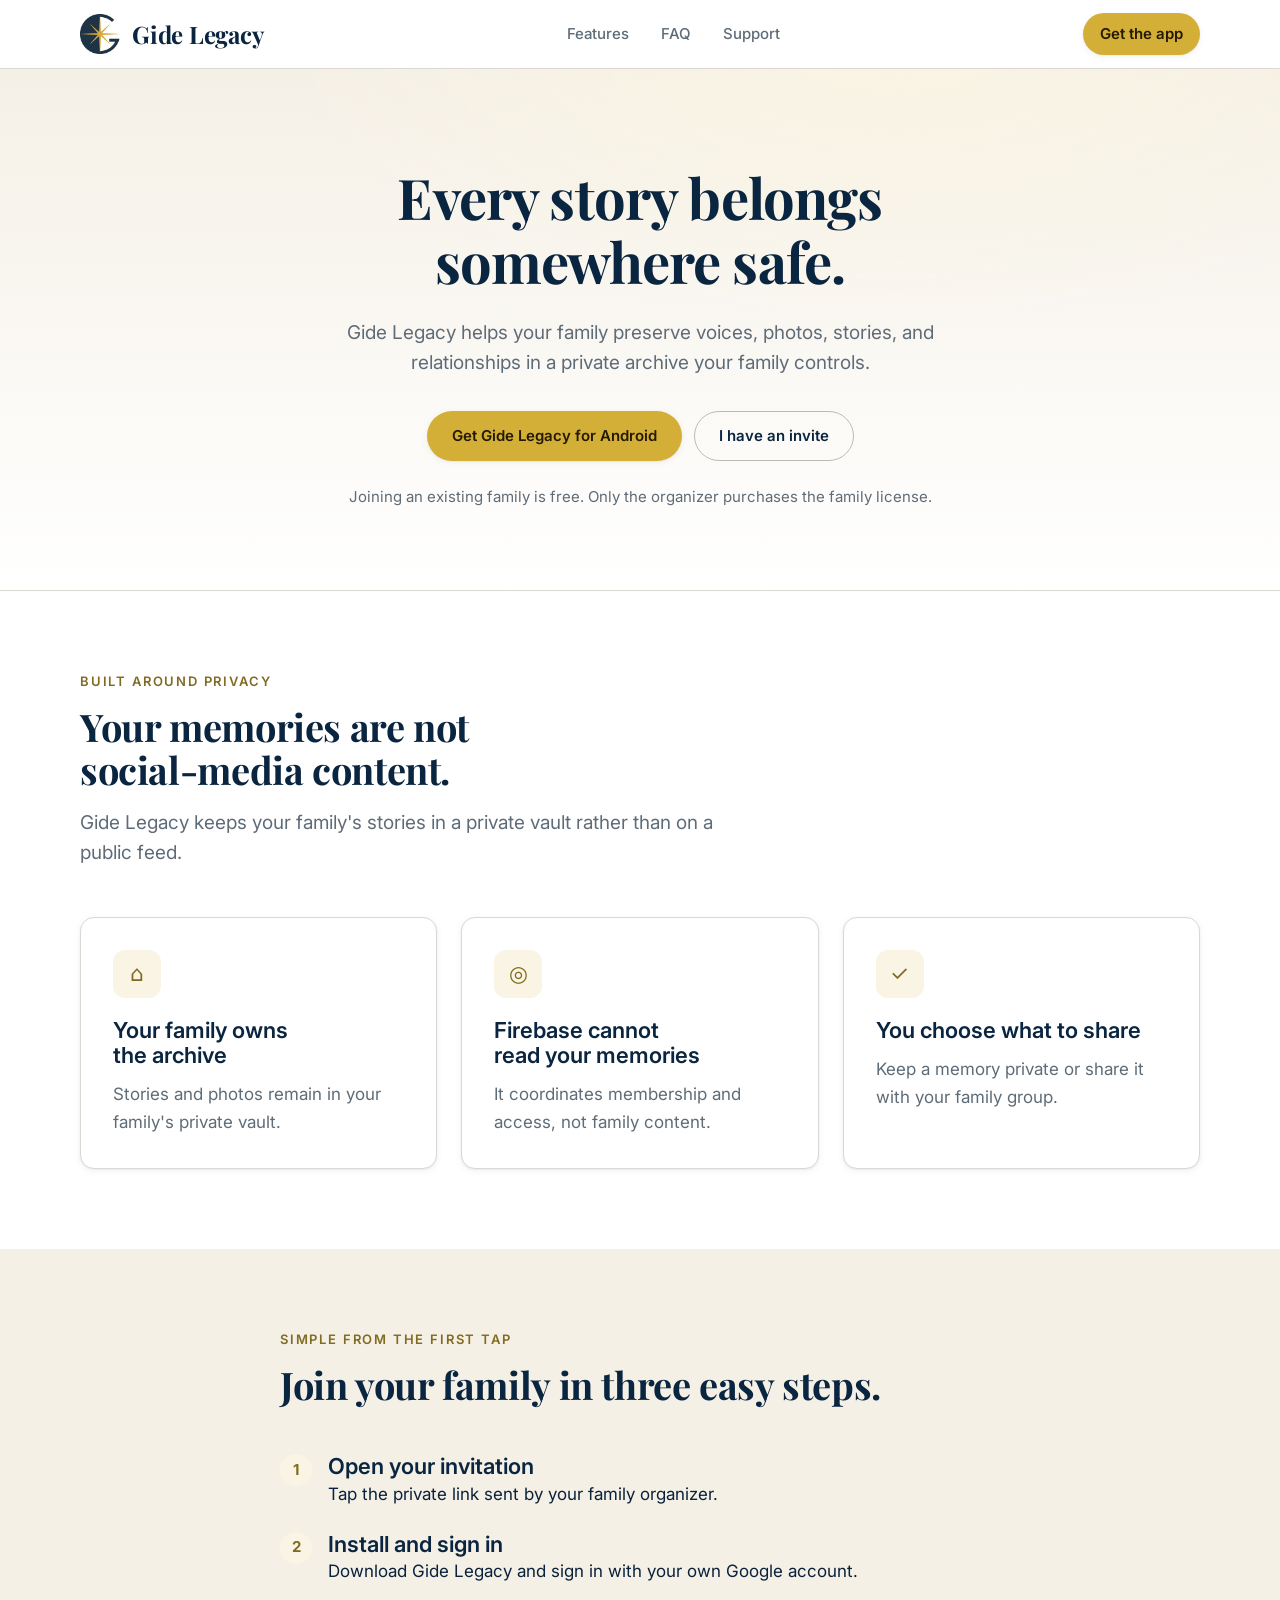
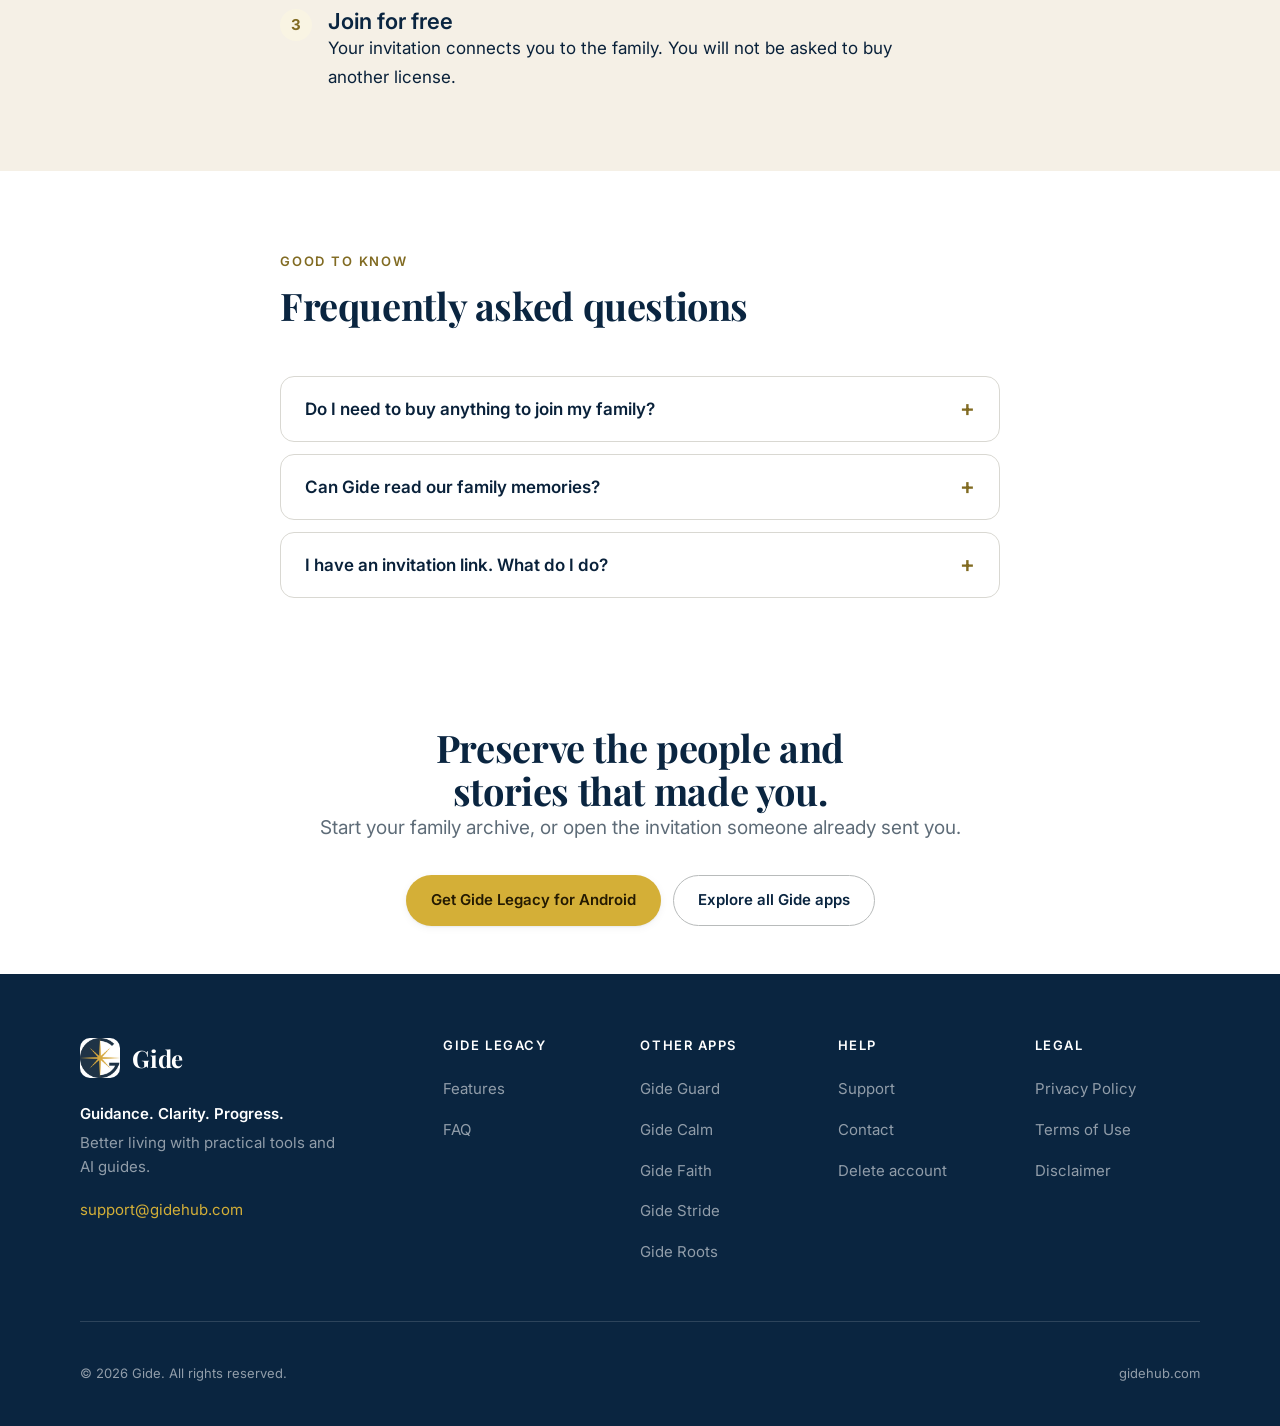
==== index.html @ 69c53cb2 "Stop describing the app by release stage Remove every "coming soon", "in development", "in review an" ====
<!DOCTYPE html>
<html lang="en">
<head>
  <meta charset="UTF-8">
  <meta name="viewport" content="width=device-width, initial-scale=1">
  <title>Gide Legacy | Your family's private archive</title>
  <meta name="description" content="Gide Legacy helps your family preserve voices, photos, stories, and relationships in a private archive your family controls.">
  <link rel="canonical" href="https://legacy.gidehub.com/">

  <meta property="og:type" content="website">
  <meta property="og:site_name" content="Gide">
  <meta property="og:title" content="Gide Legacy | Your family's private archive">
  <meta property="og:description" content="Gide Legacy helps your family preserve voices, photos, stories, and relationships in a private archive your family controls.">
  <meta property="og:url" content="https://legacy.gidehub.com/">
  <meta name="twitter:card" content="summary_large_image">

  <link rel="icon" type="image/png" href="assets/logo.png">
  <link rel="apple-touch-icon" href="assets/logo.png">
  <meta name="theme-color" content="#0A2540">

  <link rel="preconnect" href="https://fonts.googleapis.com">
  <link rel="preconnect" href="https://fonts.gstatic.com" crossorigin>
  <link rel="stylesheet" href="https://fonts.googleapis.com/css2?family=Inter:wght@400;500;600;700&family=Playfair+Display:wght@600;700&display=swap">

  <link rel="stylesheet" href="assets/css/app.css">
</head>
<body class="app-site">

<a class="skip-link" href="#main">Skip to content</a>

<header class="site-header" data-nav>
  <div class="wrap header-inner">

    <a class="brand" href="/">
      <img src="assets/logo.png" alt="" width="40" height="40" class="brand-mark">
      <span class="brand-name">Gide Legacy</span>
    </a>

    <nav class="nav-desktop" aria-label="Main">
      <ul>
        <li><a href="#features">Features</a></li>
        
        
        <li><a href="#faq">FAQ</a></li>
        <li><a href="https://gidehub.com/support.html">Support</a></li>
      </ul>
    </nav>

    <div class="header-actions">
      <a class="btn btn-accent btn-sm nav-cta" href="https://play.google.com/store/apps/details?id=com.gidelegacy.app">Get the app</a>
      <button class="nav-toggle" type="button" aria-expanded="false" aria-controls="mobile-nav" aria-label="Open menu">
        <span class="nav-toggle-bars" aria-hidden="true"><i></i><i></i><i></i></span>
      </button>
    </div>

  </div>

  <div class="nav-panel" id="mobile-nav" hidden>
    <nav class="wrap" aria-label="Mobile">
      <ul class="nav-panel-primary">
        <li><a href="#features">Features</a></li>
        
        
        <li><a href="#faq">FAQ</a></li>
      </ul>
      <ul class="nav-panel-secondary">
        <li><a href="https://gidehub.com/">All of Gide</a></li>
        <li><a href="https://gidehub.com/support.html">Support</a></li>
        <li><a href="https://gidehub.com/privacy.html">Privacy policy</a></li>
      </ul>
      <a class="btn btn-accent btn-block" href="https://play.google.com/store/apps/details?id=com.gidelegacy.app">Get the app</a>
    </nav>
  </div>
</header>

<main id="main">

  <section class="hero app-hero">
    <div class="wrap">
      <h1>Every story belongs somewhere safe.</h1>
      <p class="lede">Gide Legacy helps your family preserve voices, photos, stories, and relationships in a private archive your family controls.</p>
      <div class="btn-row">
        <a class="btn btn-accent" href="https://play.google.com/store/apps/details?id=com.gidelegacy.app">Get Gide Legacy for Android</a>
        <a class="btn btn-outline" href="/join/">I have an invite</a>
      </div>
      <p class="hero-note">Joining an existing family is free. Only the organizer purchases the family license.</p>
    </div>
  </section>

  <section class="section" id="features">
    <div class="wrap">
      <div class="section-head">
        <p class="eyebrow">Built around privacy</p>
        <h2>Your memories are not social-media content.</h2>
        <p class="lede">Gide Legacy keeps your family's stories in a private vault rather than on a public feed.</p>
      </div>
      <div class="grid grid-3">
        <article class="card feature-card">
          <span class="feature-icon" aria-hidden="true">⌂</span>
          <h3>Your family owns the archive</h3>
          <p>Stories and photos remain in your family's private vault.</p>
        </article>
        <article class="card feature-card">
          <span class="feature-icon" aria-hidden="true">◎</span>
          <h3>Firebase cannot read your memories</h3>
          <p>It coordinates membership and access, not family content.</p>
        </article>
        <article class="card feature-card">
          <span class="feature-icon" aria-hidden="true">✓</span>
          <h3>You choose what to share</h3>
          <p>Keep a memory private or share it with your family group.</p>
        </article>
      </div>
    </div>
  </section>

  <section class="section section-cream">
    <div class="wrap wrap-narrow">
      <div class="section-head">
        <p class="eyebrow">Simple from the first tap</p>
        <h2>Join your family in three easy steps.</h2>
      </div>
      <ol class="steps">
          <li><h3>Open your invitation</h3><p>Tap the private link sent by your family organizer.</p></li>
          <li><h3>Install and sign in</h3><p>Download Gide Legacy and sign in with your own Google account.</p></li>
          <li><h3>Join for free</h3><p>Your invitation connects you to the family. You will not be asked to buy another license.</p></li>
      </ol>
    </div>
  </section>

  <section class="section" id="faq">
    <div class="wrap wrap-narrow">
      <div class="section-head">
        <p class="eyebrow">Good to know</p>
        <h2>Frequently asked questions</h2>
      </div>
      <div class="faq">
        <details>
          <summary>Do I need to buy anything to join my family?</summary>
          <p>No. Joining an existing family is free. Only the organizer purchases the family license.</p>
        </details>
        <details>
          <summary>Can Gide read our family memories?</summary>
          <p>No. Firebase coordinates membership and access, not family content. Stories and photos remain in your family's private vault.</p>
        </details>
        <details>
          <summary>I have an invitation link. What do I do?</summary>
          <p>Tap the private link your family organizer sent you. If the app is not installed yet, the link opens a page that walks you through joining.</p>
        </details>
      </div>
    </div>
  </section>

  <section class="section section-tight cta-band">
    <div class="wrap">
      <h2>Preserve the people and stories that made you.</h2>
      <p class="lede">Start your family archive, or open the invitation someone already sent you.</p>
      <div class="btn-row">
        <a class="btn btn-accent" href="https://play.google.com/store/apps/details?id=com.gidelegacy.app">Get Gide Legacy for Android</a>
        <a class="btn btn-outline" href="https://gidehub.com/#apps">Explore all Gide apps</a>
      </div>
    </div>
  </section>

</main>

<footer class="site-footer">
  <div class="wrap">

    <div class="footer-top">
      <div class="footer-brand">
        <a class="brand brand-light" href="https://gidehub.com/">
          <img src="assets/logo.png" alt="" width="40" height="40" class="brand-mark" loading="lazy">
          <span class="brand-name">Gide</span>
        </a>
        <p class="footer-tagline">Guidance. Clarity. Progress.</p>
        <p class="footer-blurb">Better living with practical tools and AI guides.</p>
        <a class="footer-email" href="mailto:support@gidehub.com">support@gidehub.com</a>
      </div>

      <div class="footer-cols">
        <div class="footer-col">
          <h2>Gide Legacy</h2>
          <ul>
            <li><a href="#features">Features</a></li>
            
            <li><a href="#faq">FAQ</a></li>
          </ul>
        </div>
        <div class="footer-col">
          <h2>Other apps</h2>
          <ul>
            <li><a href="https://guard.gidehub.com/">Gide Guard</a></li>
            <li><a href="https://calm.gidehub.com/">Gide Calm</a></li>
            <li><a href="https://faith.gidehub.com/">Gide Faith</a></li>
            <li><a href="https://stride.gidehub.com/">Gide Stride</a></li>
            <li><a href="https://roots.gidehub.com/">Gide Roots</a></li>
          </ul>
        </div>
        <div class="footer-col">
          <h2>Help</h2>
          <ul>
            <li><a href="https://gidehub.com/support.html">Support</a></li>
            <li><a href="https://gidehub.com/contact.html">Contact</a></li>
            <li><a href="https://gidehub.com/delete-account.html">Delete account</a></li>
          </ul>
        </div>
        <div class="footer-col">
          <h2>Legal</h2>
          <ul>
            <li><a href="https://gidehub.com/privacy.html">Privacy Policy</a></li>
            <li><a href="https://gidehub.com/terms.html">Terms of Use</a></li>
            <li><a href="https://gidehub.com/disclaimer.html">Disclaimer</a></li>
          </ul>
        </div>
      </div>
    </div>

    <div class="footer-bottom">
      <p>&copy; 2026 Gide. All rights reserved.</p>
      <nav class="footer-legal" aria-label="Legal">
        <a href="https://gidehub.com/">gidehub.com</a>
      </nav>
    </div>

  </div>
</footer>

<script src="assets/js/nav.js" defer></script>
</body>
</html>
---- assets/css/app.css ----
/* ==========================================================================
   Gide design system
   One stylesheet for gidehub.com and every page under it.

   Contents
     1. Tokens
     2. Reset and base elements
     3. Layout primitives
     4. Typography
     5. Buttons and pills
     6. Header and navigation
     7. Hero
     8. Cards and grids
     9. Long-form prose
    10. Forms
    11. Footer
    12. Utilities
   ========================================================================== */

/* 1. Tokens ---------------------------------------------------------------- */

:root {
  /* Brand — official Gide palette.
     Primary #1B2B48 · Secondary #F5F5DC · Tertiary #6F7DBC · Accent #D4AF37 */
  --ink: #1b2b48;
  --ink-soft: #2c4066;
  --periwinkle: #6f7dbc;

  /* Gold is an accent for FILLS, not a text colour: #D4AF37 is 2.1:1 on white
     (fails AA) but 6.7:1 on navy and 7.5:1 behind dark text on a button.
     Use --gold-text for small gold type on light surfaces (4.9:1). */
  --gold: #d4af37;
  --gold-bright: #e0c163;
  --gold-text: #8a6d12;
  --gold-ink: #2b2205;
  --gold-wash: #fbf4de;

  --cream: #f5f5dc;
  --cream-deep: #ebebc7;
  --white: #ffffff;

  /* Per-app accents, from each app's own brand card. */
  --app-guard: #00167a;
  --app-calm: #03424d;
  --app-faith: #590438;
  --app-stride: #17341d;
  --app-legacy: #0a2540;
  --app-roots: #7a3e1a;

  /* Text */
  --text: #16283a;
  --text-muted: #55677a;
  --text-on-dark: #eef3f8;
  --text-on-dark-muted: #a9bccd;

  /* Lines and surfaces */
  --line: #e6dfd1;
  --line-strong: #d6cbb6;
  --line-on-dark: rgba(255, 255, 255, 0.14);

  /* Type scale — six steps, nothing in between */
  --fs-xs: 0.8125rem;   /* 13px  eyebrows, meta */
  --fs-sm: 0.9375rem;   /* 15px  captions, footer */
  --fs-base: 1.0625rem; /* 17px  body */
  --fs-lg: 1.1875rem;   /* 19px  lede */
  --fs-xl: 1.375rem;    /* 22px  card titles */
  --fs-2xl: clamp(1.75rem, 1.3rem + 1.8vw, 2.375rem);  /* section headings */
  --fs-3xl: clamp(2.25rem, 1.4rem + 3.4vw, 3.5rem);    /* page display */

  /* Spacing — 4px base */
  --sp-1: 0.25rem;
  --sp-2: 0.5rem;
  --sp-3: 0.75rem;
  --sp-4: 1rem;
  --sp-6: 1.5rem;
  --sp-8: 2rem;
  --sp-10: 2.5rem;
  --sp-12: 3rem;
  --sp-16: 4rem;
  --sp-20: 5rem;
  --sp-24: 6rem;

  /* Shape */
  --radius-sm: 8px;
  --radius: 14px;
  --radius-lg: 22px;
  --radius-pill: 999px;

  --shadow-sm: 0 1px 2px rgba(15, 39, 64, 0.06), 0 2px 8px rgba(15, 39, 64, 0.05);
  --shadow: 0 4px 12px rgba(15, 39, 64, 0.07), 0 12px 32px rgba(15, 39, 64, 0.07);
  --shadow-lg: 0 12px 28px rgba(15, 39, 64, 0.1), 0 28px 60px rgba(15, 39, 64, 0.12);

  --wrap: 1120px;
  --wrap-narrow: 720px;
  --header-h: 68px;
}

/* 2. Reset and base -------------------------------------------------------- */

*,
*::before,
*::after { box-sizing: border-box; }

* { margin: 0; }

html {
  -webkit-text-size-adjust: 100%;
  scroll-behavior: smooth;
  scroll-padding-top: calc(var(--header-h) + var(--sp-4));
}

@media (prefers-reduced-motion: reduce) {
  html { scroll-behavior: auto; }
  *, *::before, *::after {
    animation-duration: 0.01ms !important;
    transition-duration: 0.01ms !important;
  }
}

body {
  background: var(--white);
  color: var(--text);
  font-family: Inter, system-ui, -apple-system, "Segoe UI", sans-serif;
  font-size: var(--fs-base);
  line-height: 1.65;
  -webkit-font-smoothing: antialiased;
  text-rendering: optimizeLegibility;
}

img,
picture,
video,
canvas { display: block; max-width: 100%; height: auto; }

input, button, textarea, select { font: inherit; color: inherit; }

a { color: var(--ink); text-decoration-color: rgba(15, 39, 64, 0.28); text-underline-offset: 3px; }
a:hover { text-decoration-color: currentColor; }

:focus-visible {
  outline: 3px solid var(--gold-text);
  outline-offset: 2px;
  border-radius: 4px;
}

.skip-link {
  position: absolute;
  left: var(--sp-4);
  top: -100px;
  z-index: 200;
  background: var(--ink);
  color: var(--white);
  padding: var(--sp-3) var(--sp-6);
  border-radius: var(--radius-sm);
  text-decoration: none;
  transition: top 0.15s ease;
}
.skip-link:focus { top: var(--sp-4); }

/* 3. Layout primitives ----------------------------------------------------- */

.wrap {
  width: min(100% - 2.5rem, var(--wrap));
  margin-inline: auto;
}

.wrap-narrow { width: min(100% - 2.5rem, var(--wrap-narrow)); margin-inline: auto; }

.section { padding-block: var(--sp-20); }
.section-tight { padding-block: var(--sp-12); }

/* Alternating surfaces give the page chapters instead of one long scroll. */
.section-cream { background: var(--cream); }
.section-ink {
  background: var(--ink);
  color: var(--text-on-dark);
}
.section-ink h1, .section-ink h2, .section-ink h3 { color: var(--white); }
.section-ink p { color: var(--text-on-dark-muted); }
.section-ink a { color: var(--gold-bright); }

.section-head { max-width: 46rem; margin-bottom: var(--sp-12); }
.section-head.centered { margin-inline: auto; text-align: center; }

/* 4. Typography ------------------------------------------------------------ */

h1, h2, h3, h4 {
  line-height: 1.15;
  font-weight: 700;
  color: var(--ink);
  text-wrap: balance;
}

h1 {
  font-family: "Playfair Display", Georgia, serif;
  font-size: var(--fs-3xl);
  letter-spacing: -0.015em;
}

h2 {
  font-family: "Playfair Display", Georgia, serif;
  font-size: var(--fs-2xl);
  letter-spacing: -0.01em;
}

h3 { font-size: var(--fs-xl); font-weight: 600; }
h4 { font-size: var(--fs-base); font-weight: 600; }

p { text-wrap: pretty; }
p + p { margin-top: var(--sp-4); }

.eyebrow {
  font-size: var(--fs-xs);
  font-weight: 600;
  letter-spacing: 0.14em;
  text-transform: uppercase;
  color: var(--gold-text);
  margin-bottom: var(--sp-3);
}
.section-ink .eyebrow { color: var(--gold-bright); }

.lede {
  font-size: var(--fs-lg);
  line-height: 1.6;
  color: var(--text-muted);
}
.section-ink .lede { color: var(--text-on-dark-muted); }

.section-head h2 + .lede { margin-top: var(--sp-4); }

/* 5. Buttons --------------------------------------------------------------- */

.btn {
  display: inline-flex;
  align-items: center;
  justify-content: center;
  gap: var(--sp-2);
  min-height: 44px;
  padding: var(--sp-3) var(--sp-6);
  border: 1px solid transparent;
  border-radius: var(--radius-pill);
  font-size: var(--fs-sm);
  font-weight: 600;
  text-decoration: none;
  cursor: pointer;
  transition: transform 0.15s ease, box-shadow 0.15s ease, background-color 0.15s ease;
}
.btn:hover { transform: translateY(-1px); }
.btn:active { transform: translateY(0); }

.btn-gold {
  background: var(--gold);
  color: var(--gold-ink);
  box-shadow: var(--shadow-sm);
}
.btn-gold:hover { background: var(--gold-bright); box-shadow: var(--shadow); }

.btn-ink { background: var(--ink); color: var(--white); }
.btn-ink:hover { background: var(--ink-soft); }

.btn-outline {
  background: transparent;
  border-color: var(--line-strong);
  color: var(--ink);
}
.btn-outline:hover { border-color: var(--ink); background: var(--cream); }

.section-ink .btn-outline {
  border-color: var(--line-on-dark);
  color: var(--white);
}
.section-ink .btn-outline:hover { background: rgba(255, 255, 255, 0.08); }

.btn-sm { min-height: 38px; padding: var(--sp-2) var(--sp-4); }
.btn-block { display: flex; width: 100%; }

.btn-row {
  display: flex;
  flex-wrap: wrap;
  gap: var(--sp-3);
  margin-top: var(--sp-8);
}

/* Status pills ------------------------------------------------------------- */

.pill {
  display: inline-flex;
  align-items: center;
  gap: var(--sp-2);
  padding: var(--sp-1) var(--sp-3);
  border-radius: var(--radius-pill);
  font-size: var(--fs-xs);
  font-weight: 600;
  letter-spacing: 0.02em;
}
.pill::before {
  content: "";
  width: 6px;
  height: 6px;
  border-radius: 50%;
  background: currentColor;
}
/* Used for the "Free" marker on book cards. */
.pill-available { background: #e7f4ec; color: #1d6b3f; }

/* 6. Header and navigation ------------------------------------------------- */

.site-header {
  position: sticky;
  top: 0;
  z-index: 100;
  background: rgba(255, 255, 255, 0.92);
  backdrop-filter: saturate(1.4) blur(10px);
  border-bottom: 1px solid var(--line);
}

.header-inner {
  display: flex;
  align-items: center;
  justify-content: space-between;
  gap: var(--sp-6);
  min-height: var(--header-h);
}

.brand {
  display: inline-flex;
  align-items: center;
  gap: var(--sp-3);
  text-decoration: none;
  color: var(--ink);
}
.brand-mark { width: 40px; height: 40px; border-radius: 10px; }
.brand-name {
  font-family: "Playfair Display", Georgia, serif;
  font-size: 1.5rem;
  font-weight: 700;
  letter-spacing: -0.01em;
  line-height: 1;
}
.brand-light { color: var(--white); }
.brand-light .brand-name { color: var(--white); }

.nav-desktop ul {
  display: flex;
  align-items: center;
  gap: var(--sp-8);
  list-style: none;
  padding: 0;
}
.nav-desktop a {
  display: inline-block;
  padding-block: var(--sp-2);
  font-size: var(--fs-sm);
  font-weight: 500;
  color: var(--text-muted);
  text-decoration: none;
}
.nav-desktop a:hover { color: var(--ink); }
.nav-desktop a.is-current { color: var(--ink); font-weight: 600; }

.header-actions { display: flex; align-items: center; gap: var(--sp-3); }

/* The menu button the old site never had. */
.nav-toggle {
  display: none;
  width: 44px;
  height: 44px;
  align-items: center;
  justify-content: center;
  background: transparent;
  border: 1px solid var(--line-strong);
  border-radius: var(--radius-sm);
  cursor: pointer;
}
.nav-toggle-bars { display: block; width: 20px; height: 14px; position: relative; }
.nav-toggle-bars i {
  position: absolute;
  left: 0;
  width: 100%;
  height: 2px;
  border-radius: 2px;
  background: var(--ink);
  transition: transform 0.2s ease, opacity 0.2s ease;
}
.nav-toggle-bars i:nth-child(1) { top: 0; }
.nav-toggle-bars i:nth-child(2) { top: 6px; }
.nav-toggle-bars i:nth-child(3) { top: 12px; }

.nav-toggle[aria-expanded="true"] i:nth-child(1) { transform: translateY(6px) rotate(45deg); }
.nav-toggle[aria-expanded="true"] i:nth-child(2) { opacity: 0; }
.nav-toggle[aria-expanded="true"] i:nth-child(3) { transform: translateY(-6px) rotate(-45deg); }

.nav-panel {
  border-top: 1px solid var(--line);
  background: var(--white);
  padding-block: var(--sp-6) var(--sp-8);
  max-height: calc(100dvh - var(--header-h));
  overflow-y: auto;
}
.nav-panel[hidden] { display: none; }

.nav-panel ul { list-style: none; padding: 0; }
.nav-panel a {
  display: block;
  min-height: 48px;
  display: flex;
  align-items: center;
  text-decoration: none;
  color: var(--ink);
  border-bottom: 1px solid var(--line);
}
.nav-panel-primary a { font-size: var(--fs-lg); font-weight: 600; }
.nav-panel-secondary { margin-top: var(--sp-4); }
.nav-panel-secondary a { font-size: var(--fs-base); color: var(--text-muted); }
.nav-panel .btn { margin-top: var(--sp-6); }

@media (max-width: 900px) {
  .nav-desktop { display: none; }
  .nav-toggle { display: inline-flex; }
  .nav-cta { display: none; }
}

/* 7. Hero ------------------------------------------------------------------ */

/* One headline, one sentence, one action. */
.hero {
  position: relative;
  padding-block: var(--sp-24) var(--sp-20);
  background:
    radial-gradient(60rem 30rem at 70% -10%, var(--gold-wash), transparent 70%),
    linear-gradient(180deg, var(--cream) 0%, var(--white) 100%);
  border-bottom: 1px solid var(--line);
  text-align: center;
}
.hero .wrap { max-width: 52rem; }
.hero h1 { margin-bottom: var(--sp-6); }
.hero .lede { margin-inline: auto; max-width: 40rem; }
.hero .btn-row { justify-content: center; }

.hero-note {
  margin-top: var(--sp-6);
  font-size: var(--fs-sm);
  color: var(--text-muted);
}

.hero-compact { padding-block: var(--sp-16) var(--sp-12); }

/* Page header for interior pages */
.page-head {
  padding-block: var(--sp-16) var(--sp-12);
  background: var(--cream);
  border-bottom: 1px solid var(--line);
}
.page-head .wrap { max-width: 46rem; }
.page-head .lede { margin-top: var(--sp-4); }

/* 8. Cards and grids ------------------------------------------------------- */

.grid { display: grid; gap: var(--sp-6); }
.grid-2 { grid-template-columns: repeat(auto-fit, minmax(20rem, 1fr)); }
.grid-3 { grid-template-columns: repeat(auto-fit, minmax(17rem, 1fr)); }
.grid-4 { grid-template-columns: repeat(auto-fit, minmax(13rem, 1fr)); }

.card {
  display: flex;
  flex-direction: column;
  gap: var(--sp-3);
  padding: var(--sp-8);
  background: var(--white);
  border: 1px solid var(--line);
  border-radius: var(--radius);
  box-shadow: var(--shadow-sm);
  transition: transform 0.18s ease, box-shadow 0.18s ease, border-color 0.18s ease;
}
.card p { color: var(--text-muted); }
.card h3 a { text-decoration: none; }

a.card, .card-link { text-decoration: none; color: inherit; }
a.card:hover, .card:has(a:hover) {
  transform: translateY(-3px);
  box-shadow: var(--shadow);
  border-color: var(--line-strong);
}

.section-ink .card {
  background: rgba(255, 255, 255, 0.05);
  border-color: var(--line-on-dark);
  box-shadow: none;
}

.card-icon {
  width: 52px;
  height: 52px;
  border-radius: 12px;
  margin-bottom: var(--sp-2);
}

/* App cards — each carries its own brand accent from --app-*. */
.app-card,
.app-card-quiet { position: relative; --accent: var(--gold); }
.app-card { border-top: 3px solid var(--accent); }
[data-app="guard"]  { --accent: var(--app-guard); }
[data-app="calm"]   { --accent: var(--app-calm); }
[data-app="faith"]  { --accent: var(--app-faith); }
[data-app="stride"] { --accent: var(--app-stride); }
[data-app="legacy"] { --accent: var(--app-legacy); }
[data-app="roots"]  { --accent: var(--app-roots); }
.app-card-quiet { border-left: 3px solid var(--accent); }
.app-card .card-icon,
.app-card-quiet .card-icon { box-shadow: 0 0 0 1px var(--line); }
.app-card .pill { align-self: flex-start; }
.app-card .btn-row { margin-top: auto; padding-top: var(--sp-6); }

.app-card-quiet {
  flex-direction: row;
  align-items: center;
  gap: var(--sp-4);
  padding: var(--sp-6);
}
.app-card-quiet .card-icon { width: 40px; height: 40px; margin: 0; flex: none; }
.app-card-quiet h3 { font-size: var(--fs-base); }
.app-card-quiet p { font-size: var(--fs-sm); }

/* Book cards */
.book-card {
  display: flex;
  flex-direction: column;
  gap: var(--sp-4);
  padding: var(--sp-6);
  background: var(--white);
  border: 1px solid var(--line);
  border-radius: var(--radius);
  text-decoration: none;
  color: inherit;
  box-shadow: var(--shadow-sm);
  transition: transform 0.18s ease, box-shadow 0.18s ease;
}
.book-card:hover { transform: translateY(-3px); box-shadow: var(--shadow); }
.book-cover {
  width: 100%;
  aspect-ratio: 2 / 3;
  object-fit: cover;
  border-radius: var(--radius-sm);
  box-shadow: var(--shadow);
  background: var(--cream-deep);
}
.book-card h3 { font-size: var(--fs-base); }
.book-card p { font-size: var(--fs-sm); color: var(--text-muted); }

/* Feature list */
.feature-list { list-style: none; padding: 0; display: grid; gap: var(--sp-6); }
.feature-list li { display: grid; gap: var(--sp-1); }
.feature-list b { font-size: var(--fs-base); color: var(--ink); }
.feature-list span { color: var(--text-muted); }
.section-ink .feature-list b { color: var(--white); }
.section-ink .feature-list span { color: var(--text-on-dark-muted); }

/* Numbered steps */
.steps { counter-reset: step; list-style: none; padding: 0; }
.steps li { position: relative; padding-left: var(--sp-12); }
.steps li + li { margin-top: var(--sp-6); }
.steps li::before {
  counter-increment: step;
  content: counter(step);
  position: absolute;
  left: 0;
  top: 0;
  width: 32px;
  height: 32px;
  display: grid;
  place-items: center;
  border-radius: 50%;
  background: var(--gold-wash);
  color: var(--gold-text);
  font-size: var(--fs-sm);
  font-weight: 700;
}

/* Episode rows */
.episode {
  display: grid;
  gap: var(--sp-3);
  padding: var(--sp-6) 0;
  border-bottom: 1px solid var(--line);
}
.episode:first-of-type { border-top: 1px solid var(--line); }
.episode-meta { font-size: var(--fs-xs); font-weight: 600; letter-spacing: 0.1em; text-transform: uppercase; color: var(--gold-text); }
.episode h3 { font-size: var(--fs-lg); }
.episode p { color: var(--text-muted); }
.episode audio { width: 100%; margin-top: var(--sp-2); }

/* FAQ */
.faq details {
  border: 1px solid var(--line);
  border-radius: var(--radius);
  padding: var(--sp-4) var(--sp-6);
  background: var(--white);
}
.faq details + details { margin-top: var(--sp-3); }
.faq summary {
  cursor: pointer;
  font-weight: 600;
  min-height: 32px;
  display: flex;
  align-items: center;
  list-style: none;
}
.faq summary::-webkit-details-marker { display: none; }
.faq summary::after { content: "+"; margin-left: auto; font-size: 1.4rem; color: var(--gold-text); line-height: 1; }
.faq details[open] summary::after { content: "\2212"; }
.faq details[open] summary { margin-bottom: var(--sp-3); }
.faq p { color: var(--text-muted); }

/* Callout */
.callout {
  padding: var(--sp-8);
  background: var(--gold-wash);
  border: 1px solid var(--line-strong);
  border-radius: var(--radius);
}
.callout h3 { margin-bottom: var(--sp-2); }
.callout p { color: var(--text-muted); }

/* Final CTA band */
.cta-band { text-align: center; }
.cta-band .wrap { max-width: 44rem; }
.cta-band .btn-row { justify-content: center; }

/* 9. Long-form prose ------------------------------------------------------- */

.prose {
  max-width: 44rem;
  padding-block: var(--sp-16);
}
.prose > * + * { margin-top: var(--sp-4); }
.prose h2 {
  font-size: 1.625rem;
  margin-top: var(--sp-12);
  padding-top: var(--sp-2);
}
.prose h3 { font-size: var(--fs-xl); margin-top: var(--sp-8); }
.prose ul, .prose ol { padding-left: var(--sp-6); }
.prose li + li { margin-top: var(--sp-2); }
.prose a { color: var(--ink); font-weight: 500; }
.prose strong { color: var(--ink); }
.prose hr { border: 0; border-top: 1px solid var(--line); margin-block: var(--sp-12); }
.prose table { width: 100%; border-collapse: collapse; font-size: var(--fs-sm); }
.prose th, .prose td { text-align: left; padding: var(--sp-3); border-bottom: 1px solid var(--line); }
.prose .updated { font-size: var(--fs-sm); color: var(--text-muted); }

.toc {
  padding: var(--sp-6);
  background: var(--cream);
  border-radius: var(--radius);
  border: 1px solid var(--line);
}
.toc ul { list-style: none; padding: 0; columns: 2; column-gap: var(--sp-8); }
.toc li { break-inside: avoid; margin-bottom: var(--sp-2); }
.toc a { font-size: var(--fs-sm); }

/* 10. Forms ---------------------------------------------------------------- */

.form { display: grid; gap: var(--sp-5); max-width: 34rem; }
.field { display: grid; gap: var(--sp-2); }
.field label { font-size: var(--fs-sm); font-weight: 600; }
.field input,
.field textarea {
  width: 100%;
  min-height: 48px;
  padding: var(--sp-3) var(--sp-4);
  background: var(--white);
  border: 1px solid var(--line-strong);
  border-radius: var(--radius-sm);
}
.field textarea { min-height: 10rem; resize: vertical; }
.field input:focus, .field textarea:focus { border-color: var(--gold-text); }

/* 11. Footer --------------------------------------------------------------- */

.site-footer {
  background: var(--ink);
  color: var(--text-on-dark-muted);
  padding-block: var(--sp-16) var(--sp-8);
  font-size: var(--fs-sm);
}
.footer-top {
  display: grid;
  grid-template-columns: minmax(16rem, 1fr) 2.4fr;
  gap: var(--sp-12);
  padding-bottom: var(--sp-12);
  border-bottom: 1px solid var(--line-on-dark);
}
.footer-tagline { margin-top: var(--sp-4); color: var(--white); font-weight: 600; }
.footer-blurb { margin-top: var(--sp-1); }
.footer-email {
  display: inline-flex;
  align-items: center;
  min-height: 44px;
  margin-top: var(--sp-2);
  color: var(--gold);
}

.footer-cols {
  display: grid;
  grid-template-columns: repeat(auto-fit, minmax(9.5rem, 1fr));
  gap: var(--sp-8);
}
.footer-col h2 {
  font-family: Inter, sans-serif;
  font-size: var(--fs-xs);
  font-weight: 600;
  letter-spacing: 0.12em;
  text-transform: uppercase;
  color: var(--white);
  margin-bottom: var(--sp-4);
}
.footer-col ul { list-style: none; padding: 0; }
.footer-col a {
  color: var(--text-on-dark-muted);
  text-decoration: none;
  display: inline-flex;
  align-items: center;
  /* Padding rather than margin, so the tap area is the spacing. */
  min-height: 40px;
  padding-block: var(--sp-2);
}
.footer-col a:hover { color: var(--white); text-decoration: underline; }

.footer-bottom {
  display: flex;
  flex-wrap: wrap;
  align-items: center;
  justify-content: space-between;
  gap: var(--sp-4);
  padding-top: var(--sp-8);
  font-size: var(--fs-xs);
}
.footer-legal { display: flex; flex-wrap: wrap; gap: var(--sp-6); }
.footer-legal a {
  color: var(--text-on-dark-muted);
  text-decoration: none;
  display: inline-flex;
  align-items: center;
  min-height: 40px;
}
.footer-legal a:hover { color: var(--white); text-decoration: underline; }

/* 12. Utilities ------------------------------------------------------------ */

.centered { text-align: center; }
.muted { color: var(--text-muted); }
.small { font-size: var(--fs-sm); }
.stack-4 > * + * { margin-top: var(--sp-4); }
.stack-6 > * + * { margin-top: var(--sp-6); }
.visually-hidden {
  position: absolute;
  width: 1px; height: 1px;
  padding: 0; margin: -1px;
  overflow: hidden;
  clip: rect(0 0 0 0);
  white-space: nowrap;
}

@media (max-width: 720px) {
  .section { padding-block: var(--sp-16); }
  .hero { padding-block: var(--sp-16) var(--sp-12); }
  .footer-top { grid-template-columns: 1fr; gap: var(--sp-10); }
  .toc ul { columns: 1; }
  .btn-row .btn { flex: 1 1 100%; }
}

/* Book detail ------------------------------------------------------------- */

.book-detail {
  display: grid;
  grid-template-columns: minmax(0, 18rem) minmax(0, 1fr);
  gap: var(--sp-12);
  align-items: start;
}
.book-detail-cover { position: sticky; top: calc(var(--header-h) + var(--sp-8)); }
.book-detail-body > * + * { margin-top: var(--sp-4); }
.book-detail-body h3 { margin-top: var(--sp-8); }
.book-format { display: flex; align-items: center; gap: var(--sp-3); }

.check-list { list-style: none; padding: 0; display: grid; gap: var(--sp-3); }
.check-list li { position: relative; padding-left: var(--sp-8); color: var(--text-muted); }
.check-list li::before {
  content: "";
  position: absolute;
  left: 0;
  top: 0.6em;
  width: 10px;
  height: 10px;
  border-radius: 50%;
  background: var(--gold);
}

.infographic {
  width: 100%;
  border-radius: var(--radius-sm);
  border: 1px solid var(--line);
  background: var(--cream);
}

@media (max-width: 780px) {
  .book-detail { grid-template-columns: 1fr; gap: var(--sp-8); }
  .book-detail-cover { position: static; max-width: 14rem; }
}


/* legacy palette — generated by tools/build-app-sites.mjs.
   Do not edit here: edit src/data/palettes.json in the main Gide site repo
   and re-run the generator. Contrast is verified by tools/check-contrast.mjs. */
:root {
  --ink: #0A2540;
  --ink-soft: #364c62;
  --cream: #F5F0E6;
  --cream-deep: #e2e0d9;
  --gold: #D4AF37;
  --gold-bright: #dfc369;
  --gold-text: #816b22;
  --gold-ink: #241a02;
  --gold-wash: #f9f4e3;
  --line: #d9d8d2;
  --line-strong: #b8bbbb;
  --text: #09213a;
  --text-muted: #5e6c78;
  --text-on-dark-muted: #919da9;
  --accent-on-ink: #D4AF37;
}

/* On this app's dark surface the raw accent can be too low-contrast, so
   anything that reads as text there uses the lightened variant. */
.section-ink .eyebrow,
.section-ink a,
.footer-email { color: var(--accent-on-ink); }

/* The accent button uses this app's own accent rather than Gide gold. */
.btn-accent {
  background: var(--gold);
  color: var(--gold-ink);
  box-shadow: var(--shadow-sm);
}
.btn-accent:hover { background: var(--gold-bright); box-shadow: var(--shadow); }

.app-hero {
  background:
    radial-gradient(55rem 28rem at 70% -10%, var(--gold-wash), transparent 70%),
    linear-gradient(180deg, var(--cream) 0%, var(--white) 100%);
  text-align: center;
}
.app-hero .pill { margin-bottom: var(--sp-6); }
.app-hero .btn-row { justify-content: center; }

.feature-card { align-items: flex-start; }
.feature-icon {
  display: grid;
  place-items: center;
  width: 48px;
  height: 48px;
  border-radius: 12px;
  background: var(--gold-wash);
  color: var(--gold-text);
  font-size: 1.35rem;
  margin-bottom: var(--sp-2);
}

/* Screenshot strip */
.shot-row {
  display: grid;
  grid-auto-flow: column;
  grid-auto-columns: minmax(11rem, 1fr);
  gap: var(--sp-6);
  overflow-x: auto;
  padding-bottom: var(--sp-4);
  scroll-snap-type: x mandatory;
}
.shot { scroll-snap-align: start; margin: 0; }
.shot img {
  width: 100%;
  border-radius: var(--radius);
  border: 1px solid var(--line);
  box-shadow: var(--shadow);
  background: var(--cream);
}
.shot figcaption {
  margin-top: var(--sp-3);
  text-align: center;
  font-size: var(--fs-sm);
  color: var(--text-muted);
}

@media (max-width: 720px) {
  .shot-row { grid-auto-columns: minmax(9.5rem, 1fr); }
}
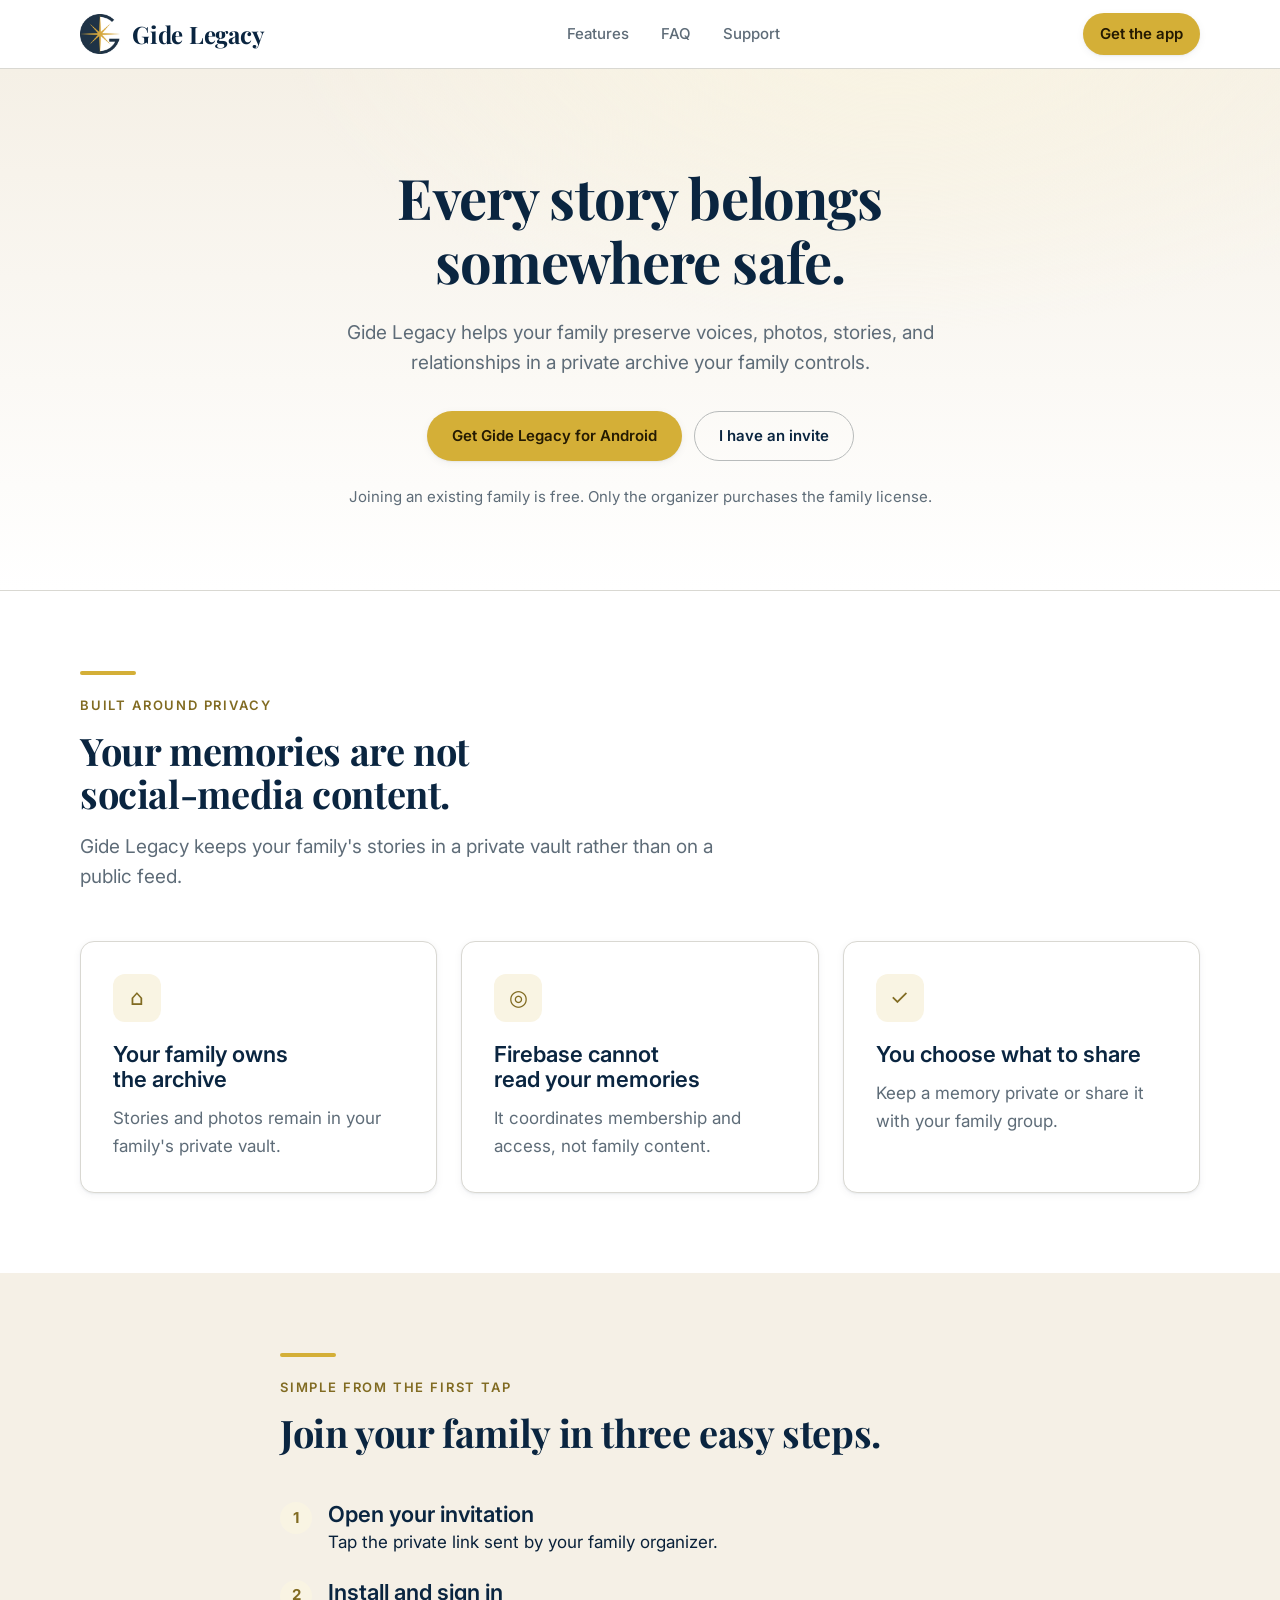
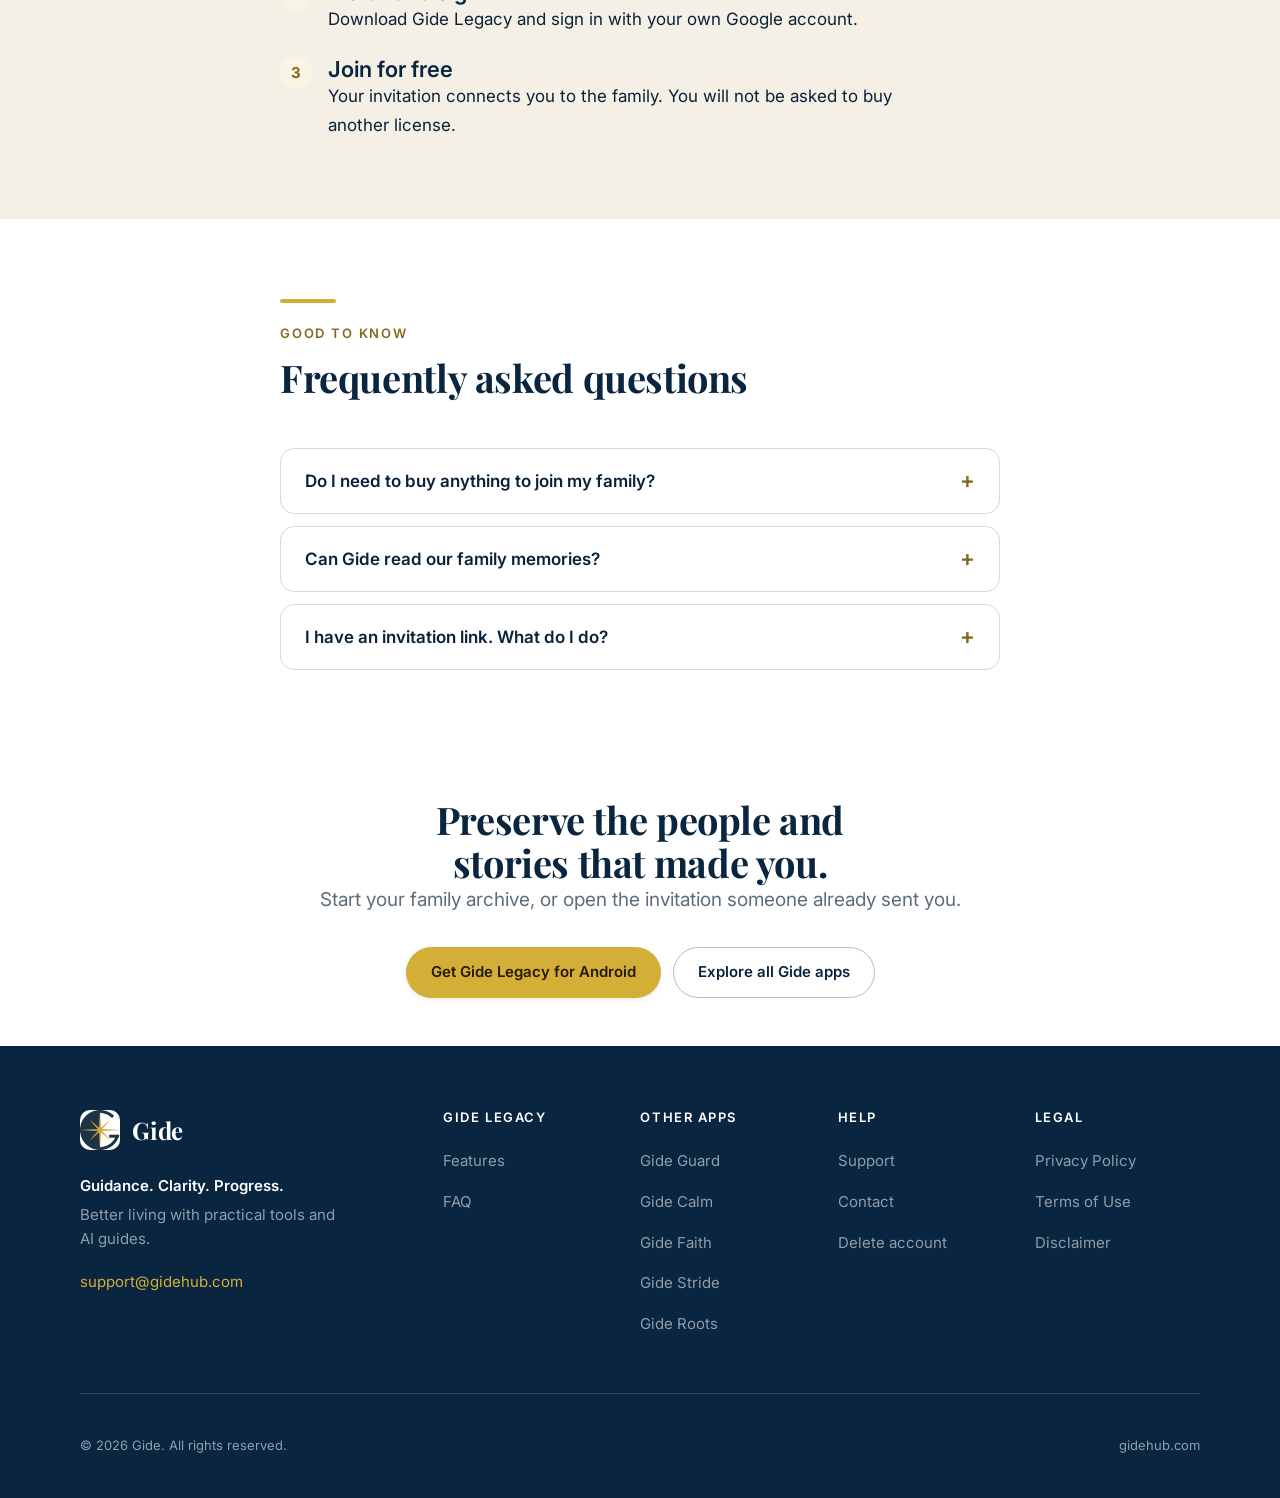
==== commit 11670b55: "Pick up the shared visual refresh Regenerated from the main Gide site repo after a pass to make the " ====
--- a/index.html
+++ b/index.html
@@ -89,7 +89,7 @@
 
   <section class="section" id="features">
     <div class="wrap">
-      <div class="section-head">
+      <div class="section-head rule-top">
         <p class="eyebrow">Built around privacy</p>
         <h2>Your memories are not social-media content.</h2>
         <p class="lede">Gide Legacy keeps your family's stories in a private vault rather than on a public feed.</p>
@@ -116,7 +116,7 @@
 
   <section class="section section-cream">
     <div class="wrap wrap-narrow">
-      <div class="section-head">
+      <div class="section-head rule-top">
         <p class="eyebrow">Simple from the first tap</p>
         <h2>Join your family in three easy steps.</h2>
       </div>
@@ -130,7 +130,7 @@
 
   <section class="section" id="faq">
     <div class="wrap wrap-narrow">
-      <div class="section-head">
+      <div class="section-head rule-top">
         <p class="eyebrow">Good to know</p>
         <h2>Frequently asked questions</h2>
       </div>
--- a/assets/css/app.css
+++ b/assets/css/app.css
@@ -807,6 +807,159 @@
   .book-detail-cover { position: static; max-width: 14rem; }
 }
 
+/* ==========================================================================
+   13. Visual treatment
+   The layout above is deliberately plain; this section is what gives the
+   pages something to look at. Product screenshots and each app's own brand
+   colour do the work, so nothing here is decoration for its own sake.
+   ========================================================================== */
+
+/* Split hero with product art ---------------------------------------------- */
+
+.hero-split { text-align: left; padding-block: var(--sp-20) var(--sp-16); }
+.hero-split .wrap { max-width: var(--wrap); }
+
+.hero-grid {
+  display: grid;
+  grid-template-columns: minmax(0, 1.05fr) minmax(0, 1fr);
+  gap: var(--sp-16);
+  align-items: center;
+}
+.hero-split .lede { margin-inline: 0; max-width: 34rem; }
+.hero-split .btn-row { justify-content: flex-start; }
+.hero-split h1 { letter-spacing: -0.025em; }
+
+/* A fanned cluster of real screens, rather than a stock illustration. */
+.hero-art {
+  position: relative;
+  display: grid;
+  grid-template-columns: repeat(3, 1fr);
+  align-items: end;
+  gap: var(--sp-4);
+  padding-block: var(--sp-6);
+}
+.hero-art img {
+  width: 100%;
+  border-radius: 18px;
+  border: 1px solid rgba(255, 255, 255, 0.7);
+  box-shadow: var(--shadow-lg);
+  background: var(--white);
+}
+.hero-art img:nth-child(1) { transform: rotate(-5deg) translateY(14px); }
+.hero-art img:nth-child(2) { transform: translateY(-14px) scale(1.06); z-index: 2; }
+.hero-art img:nth-child(3) { transform: rotate(5deg) translateY(14px); }
+
+/* Gold rule under a display heading, instead of another plain block of text. */
+.rule-top { position: relative; padding-top: var(--sp-6); }
+.rule-top::before {
+  content: "";
+  position: absolute;
+  top: 0;
+  left: 0;
+  width: 56px;
+  height: 4px;
+  border-radius: 2px;
+  background: var(--gold);
+}
+.centered.rule-top::before { left: 50%; transform: translateX(-50%); }
+
+/* App cards carrying their own colour ------------------------------------- */
+
+.app-card {
+  padding: 0;
+  overflow: hidden;
+  border-top: 0;
+  gap: 0;
+}
+
+/* The coloured band is the app's identity, so it gets real estate rather
+   than a hairline. --accent comes from the [data-app] rules above. */
+.app-card-head {
+  position: relative;
+  display: flex;
+  align-items: center;
+  gap: var(--sp-4);
+  padding: var(--sp-6);
+  min-height: 104px;
+  background:
+    radial-gradient(18rem 10rem at 85% -30%, rgba(255, 255, 255, 0.28), transparent 70%),
+    linear-gradient(135deg, var(--accent) 0%, color-mix(in srgb, var(--accent) 72%, #000) 100%);
+}
+.app-card-head img {
+  width: 56px;
+  height: 56px;
+  border-radius: 14px;
+  background: rgba(255, 255, 255, 0.92);
+  padding: 4px;
+  box-shadow: 0 6px 18px rgba(0, 0, 0, 0.22);
+}
+.app-card-head h3 {
+  color: #fff;
+  font-size: var(--fs-xl);
+  text-shadow: 0 1px 12px rgba(0, 0, 0, 0.28);
+}
+
+.app-card-body {
+  display: flex;
+  flex-direction: column;
+  gap: var(--sp-3);
+  padding: var(--sp-6);
+  flex: 1;
+}
+.app-card-body .btn-row { margin-top: auto; padding-top: var(--sp-4); }
+
+/* Screens band ------------------------------------------------------------- */
+
+.screens-band { overflow: hidden; }
+.screens-strip {
+  display: grid;
+  grid-auto-flow: column;
+  grid-auto-columns: minmax(9.5rem, 1fr);
+  gap: var(--sp-6);
+  align-items: center;
+}
+.screens-strip img {
+  width: 100%;
+  border-radius: 16px;
+  border: 1px solid var(--line-on-dark);
+  box-shadow: var(--shadow-lg);
+}
+.screens-strip img:nth-child(even) { transform: translateY(-18px); }
+
+/* Books on a dark band so the covers carry the section ---------------------- */
+
+.book-showcase {
+  display: grid;
+  grid-template-columns: repeat(auto-fit, minmax(9rem, 1fr));
+  gap: var(--sp-6);
+  align-items: end;
+}
+.book-showcase a { text-decoration: none; display: block; }
+.book-showcase img {
+  width: 100%;
+  aspect-ratio: 2 / 3;
+  object-fit: cover;
+  border-radius: 10px;
+  box-shadow: var(--shadow-lg);
+  transition: transform 0.2s ease;
+}
+.book-showcase a:hover img { transform: translateY(-6px); }
+.book-showcase span {
+  display: block;
+  margin-top: var(--sp-3);
+  font-size: var(--fs-sm);
+  color: var(--text-on-dark-muted);
+}
+
+@media (max-width: 900px) {
+  .hero-grid { grid-template-columns: 1fr; gap: var(--sp-10); }
+  .hero-art { max-width: 26rem; margin-inline: auto; }
+}
+@media (max-width: 720px) {
+  .screens-strip { grid-auto-columns: minmax(8rem, 1fr); }
+  .screens-strip img:nth-child(even) { transform: none; }
+}
+
 
 /* legacy palette — generated by tools/build-app-sites.mjs.
    Do not edit here: edit src/data/palettes.json in the main Gide site repo
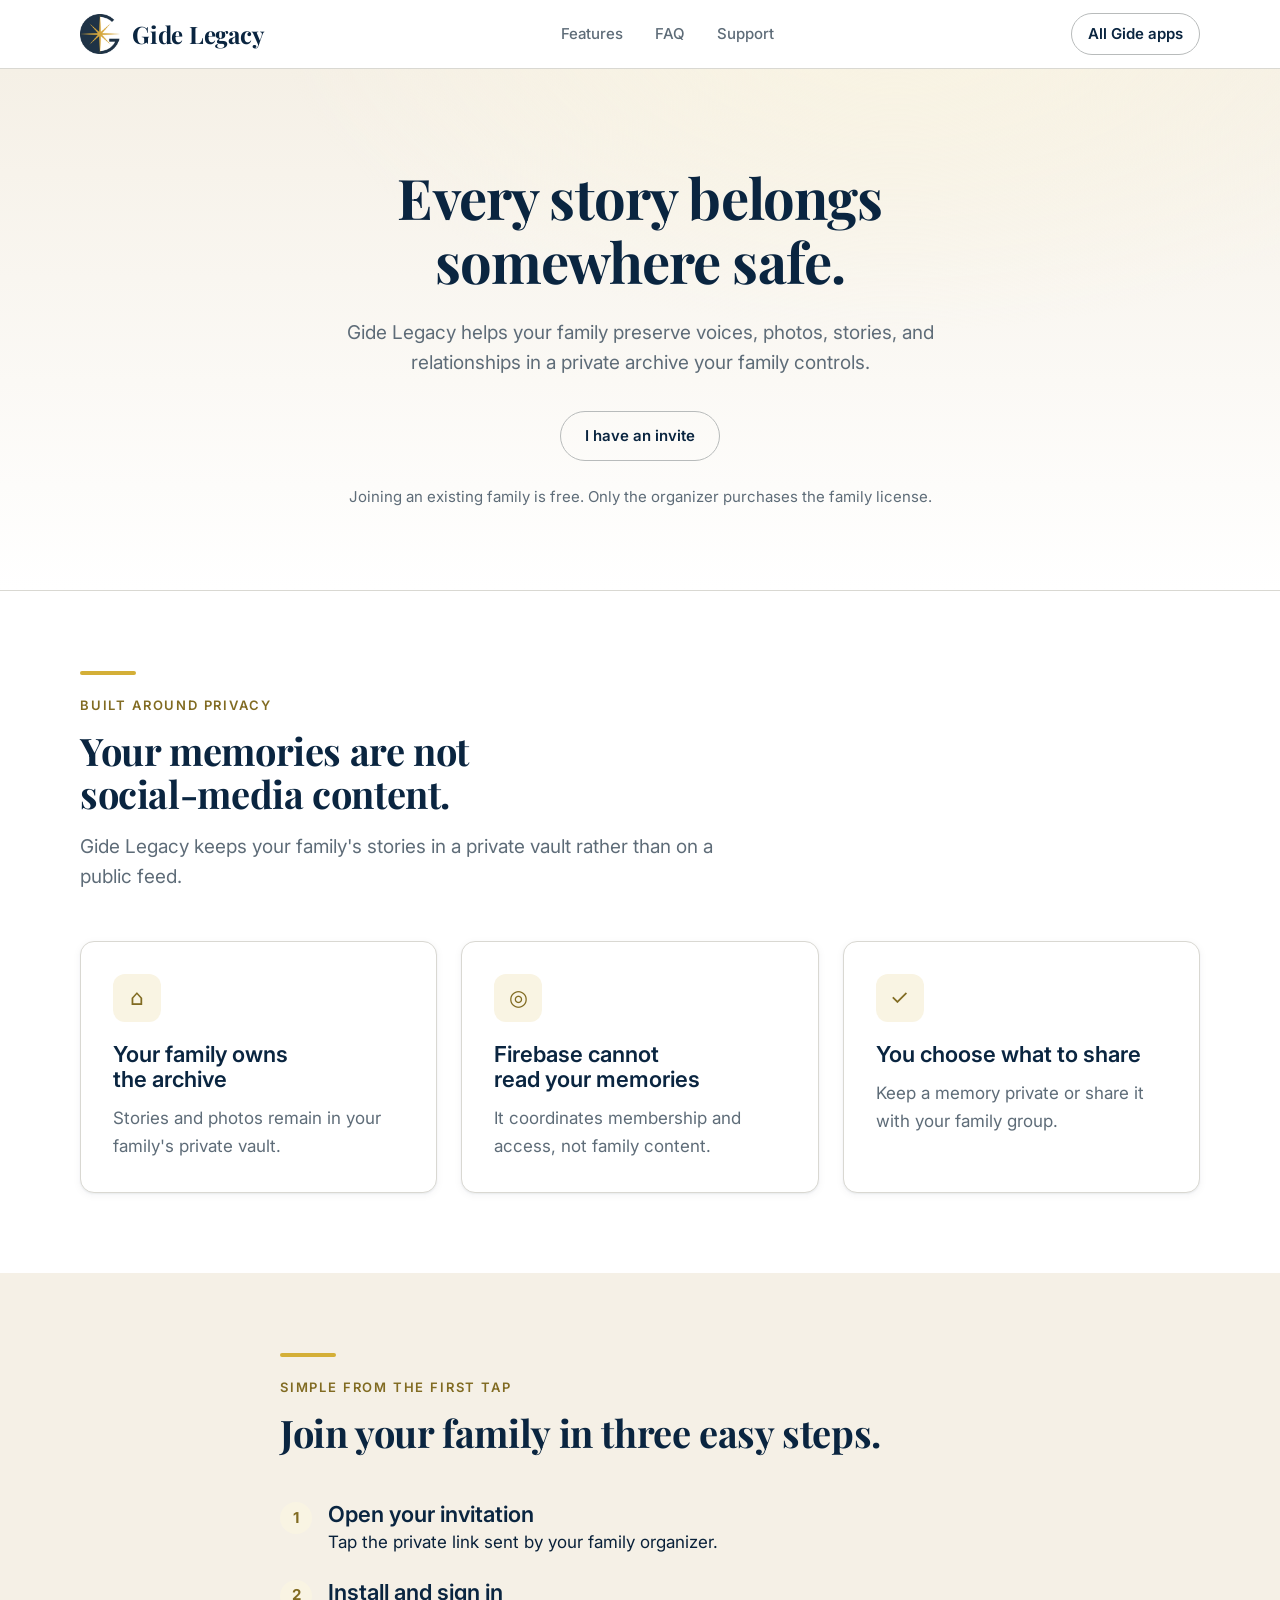
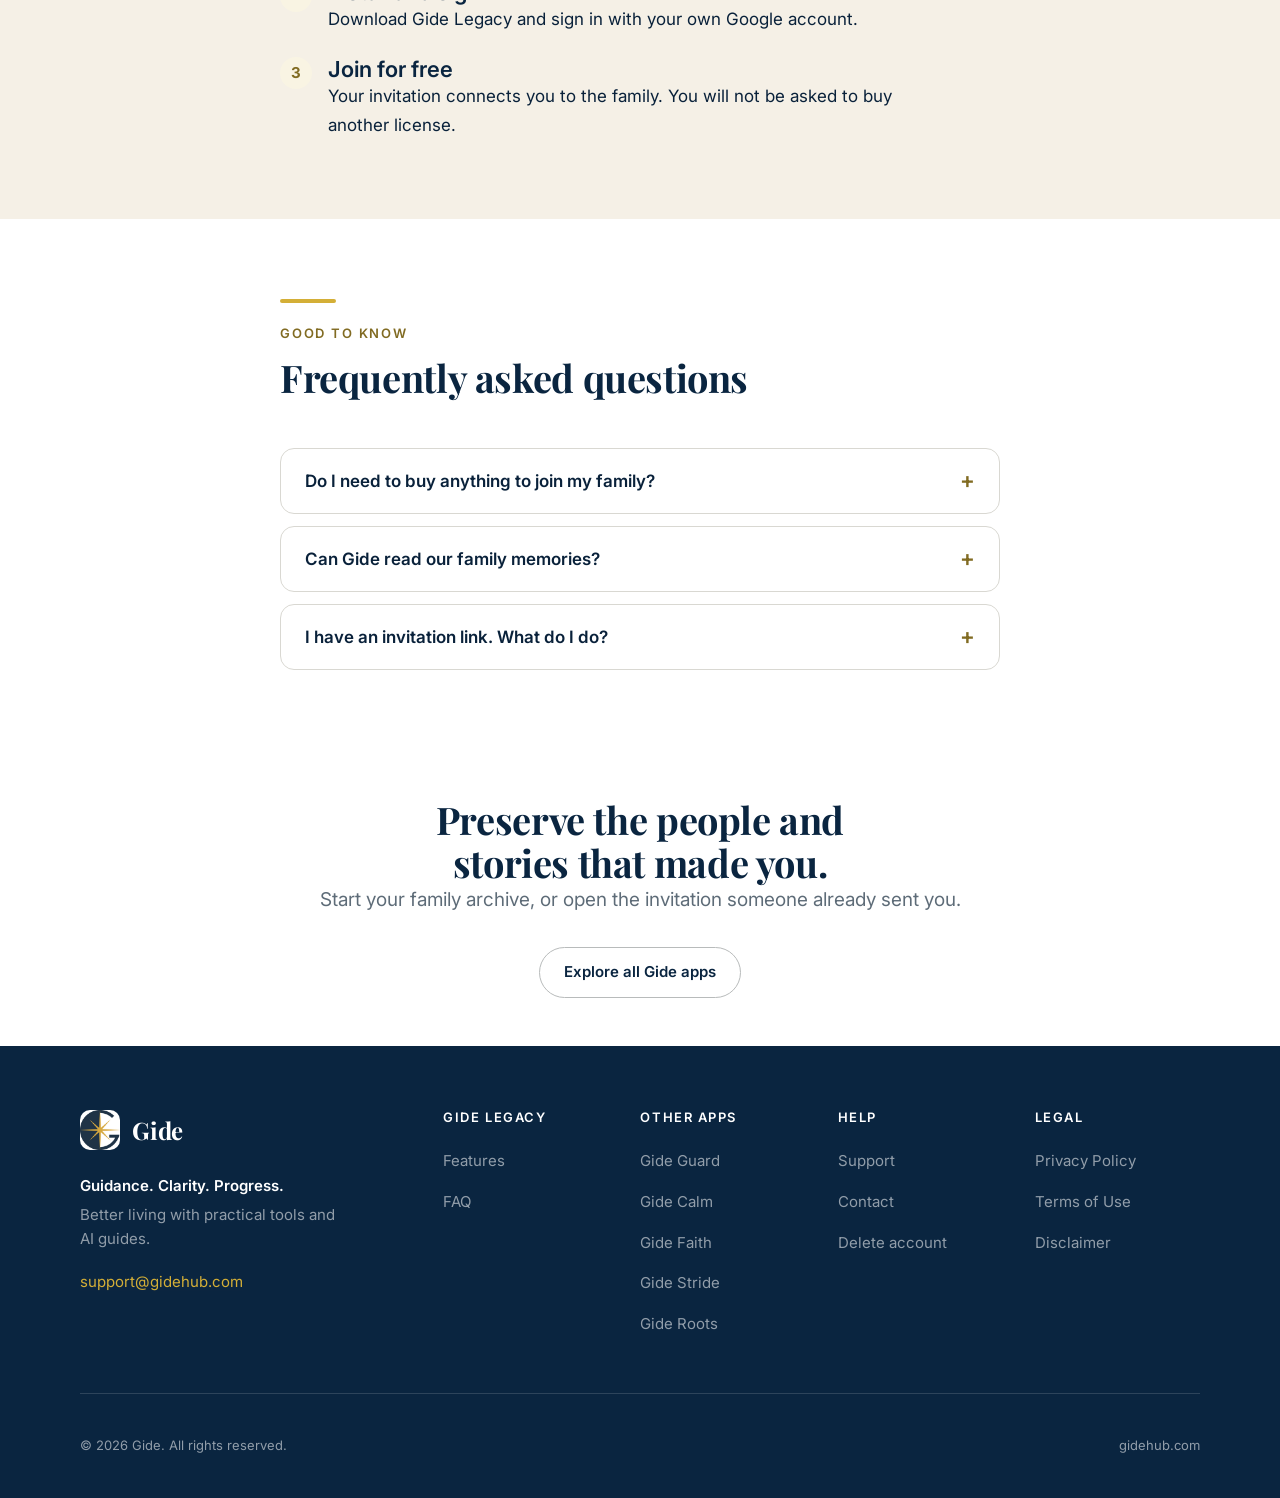
==== commit d40fa207: "Drop the dead Play Store link play.google.com/store/apps/details?id=com.gidelegacy.app returns 404, " ====
--- a/index.html
+++ b/index.html
@@ -47,7 +47,7 @@
     </nav>
 
     <div class="header-actions">
-      <a class="btn btn-accent btn-sm nav-cta" href="https://play.google.com/store/apps/details?id=com.gidelegacy.app">Get the app</a>
+      <a class="btn btn-outline btn-sm nav-cta" href="https://gidehub.com/#apps">All Gide apps</a>
       <button class="nav-toggle" type="button" aria-expanded="false" aria-controls="mobile-nav" aria-label="Open menu">
         <span class="nav-toggle-bars" aria-hidden="true"><i></i><i></i><i></i></span>
       </button>
@@ -68,7 +68,7 @@
         <li><a href="https://gidehub.com/support.html">Support</a></li>
         <li><a href="https://gidehub.com/privacy.html">Privacy policy</a></li>
       </ul>
-      <a class="btn btn-accent btn-block" href="https://play.google.com/store/apps/details?id=com.gidelegacy.app">Get the app</a>
+      
     </nav>
   </div>
 </header>
@@ -80,7 +80,7 @@
       <h1>Every story belongs somewhere safe.</h1>
       <p class="lede">Gide Legacy helps your family preserve voices, photos, stories, and relationships in a private archive your family controls.</p>
       <div class="btn-row">
-        <a class="btn btn-accent" href="https://play.google.com/store/apps/details?id=com.gidelegacy.app">Get Gide Legacy for Android</a>
+        
         <a class="btn btn-outline" href="/join/">I have an invite</a>
       </div>
       <p class="hero-note">Joining an existing family is free. Only the organizer purchases the family license.</p>
@@ -156,7 +156,7 @@
       <h2>Preserve the people and stories that made you.</h2>
       <p class="lede">Start your family archive, or open the invitation someone already sent you.</p>
       <div class="btn-row">
-        <a class="btn btn-accent" href="https://play.google.com/store/apps/details?id=com.gidelegacy.app">Get Gide Legacy for Android</a>
+        
         <a class="btn btn-outline" href="https://gidehub.com/#apps">Explore all Gide apps</a>
       </div>
     </div>
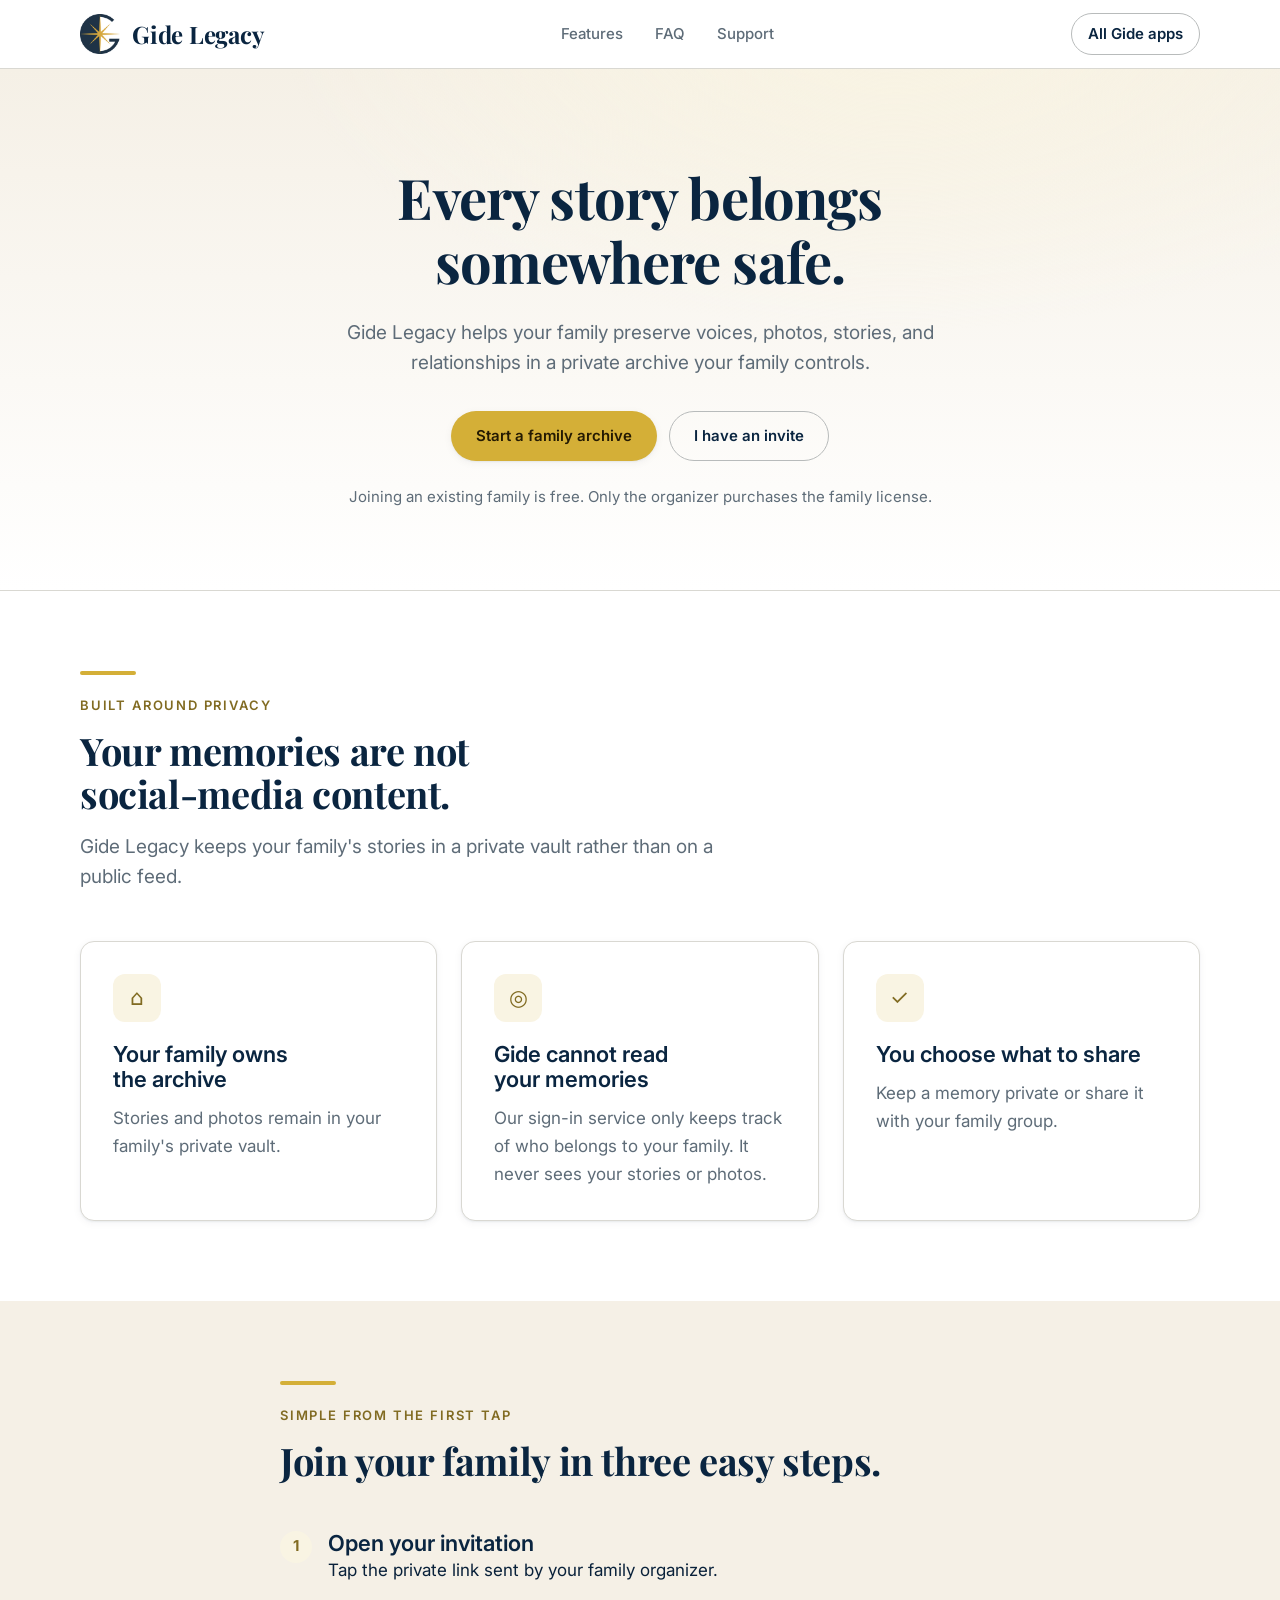
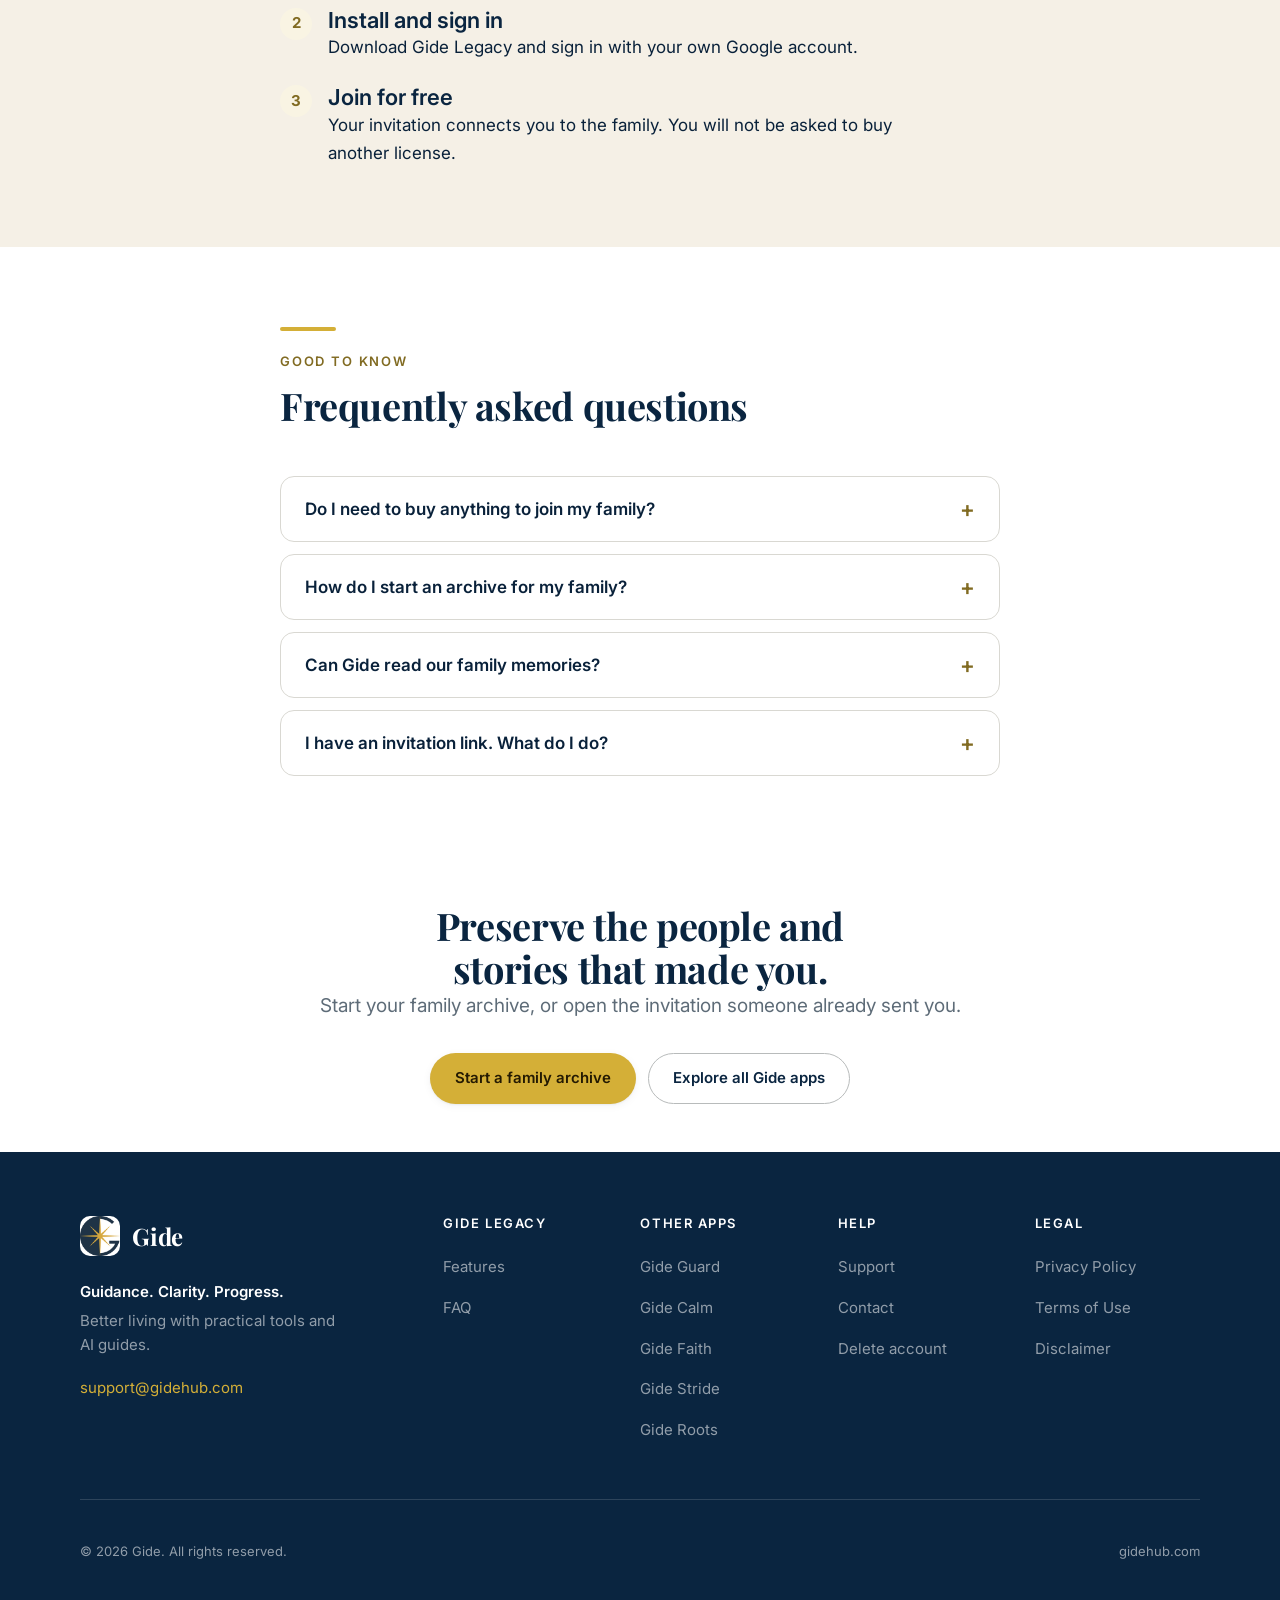
==== commit 90b90c94: "Regenerate site: organizer action and plain-language privacy copy Co-Authored-By: Claude Opus 5.5 <n" ====
--- a/index.html
+++ b/index.html
@@ -80,7 +80,7 @@
       <h1>Every story belongs somewhere safe.</h1>
       <p class="lede">Gide Legacy helps your family preserve voices, photos, stories, and relationships in a private archive your family controls.</p>
       <div class="btn-row">
-        
+        <a class="btn btn-accent" href="mailto:support@gidehub.com?subject=Starting%20a%20Gide%20Legacy%20family%20archive">Start a family archive</a>
         <a class="btn btn-outline" href="/join/">I have an invite</a>
       </div>
       <p class="hero-note">Joining an existing family is free. Only the organizer purchases the family license.</p>
@@ -102,8 +102,8 @@
         </article>
         <article class="card feature-card">
           <span class="feature-icon" aria-hidden="true">◎</span>
-          <h3>Firebase cannot read your memories</h3>
-          <p>It coordinates membership and access, not family content.</p>
+          <h3>Gide cannot read your memories</h3>
+          <p>Our sign-in service only keeps track of who belongs to your family. It never sees your stories or photos.</p>
         </article>
         <article class="card feature-card">
           <span class="feature-icon" aria-hidden="true">✓</span>
@@ -140,8 +140,12 @@
           <p>No. Joining an existing family is free. Only the organizer purchases the family license.</p>
         </details>
         <details>
+          <summary>How do I start an archive for my family?</summary>
+          <p>Email support@gidehub.com and we'll help you set up your family archive. Once it's ready, you can invite everyone else for free.</p>
+        </details>
+        <details>
           <summary>Can Gide read our family memories?</summary>
-          <p>No. Firebase coordinates membership and access, not family content. Stories and photos remain in your family's private vault.</p>
+          <p>No. Our sign-in service only keeps track of who belongs to your family. It never sees your stories or photos, which stay in your family's private vault.</p>
         </details>
         <details>
           <summary>I have an invitation link. What do I do?</summary>
@@ -156,7 +160,7 @@
       <h2>Preserve the people and stories that made you.</h2>
       <p class="lede">Start your family archive, or open the invitation someone already sent you.</p>
       <div class="btn-row">
-        
+        <a class="btn btn-accent" href="mailto:support@gidehub.com?subject=Starting%20a%20Gide%20Legacy%20family%20archive">Start a family archive</a>
         <a class="btn btn-outline" href="https://gidehub.com/#apps">Explore all Gide apps</a>
       </div>
     </div>
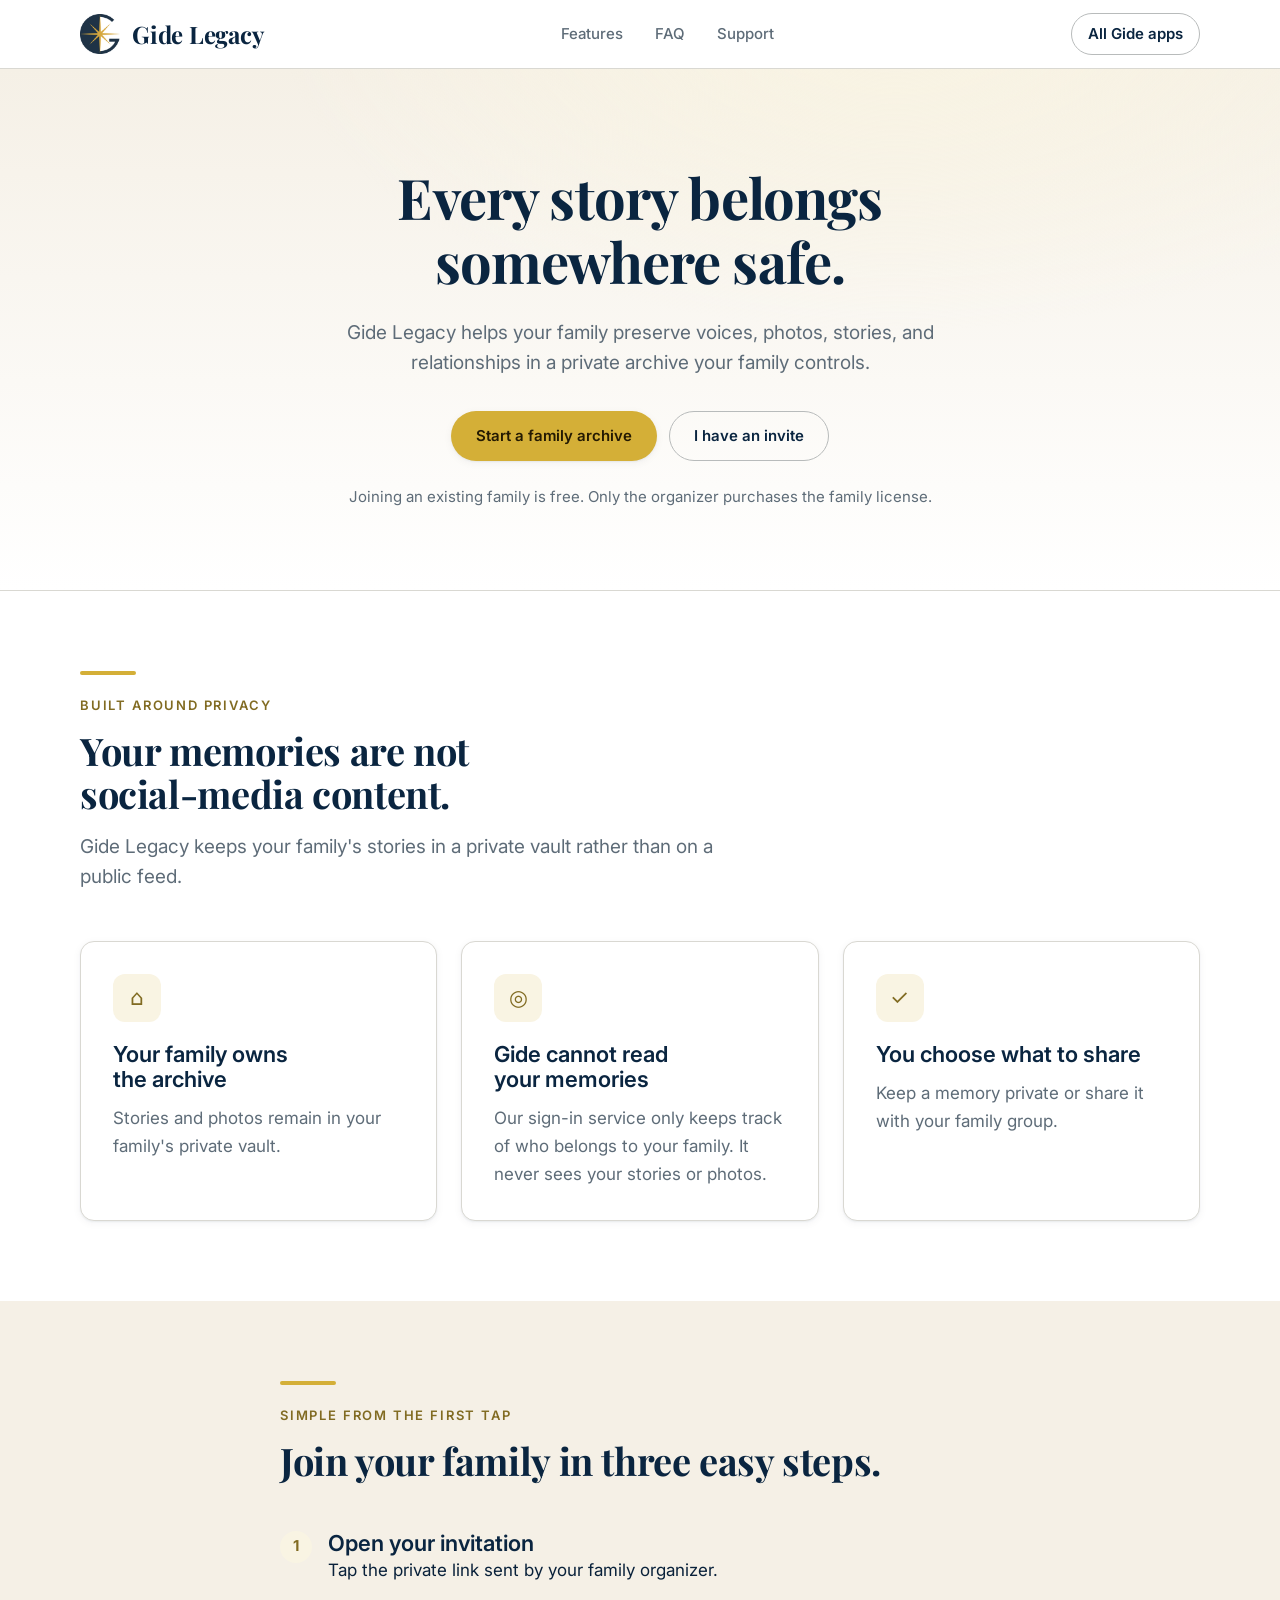
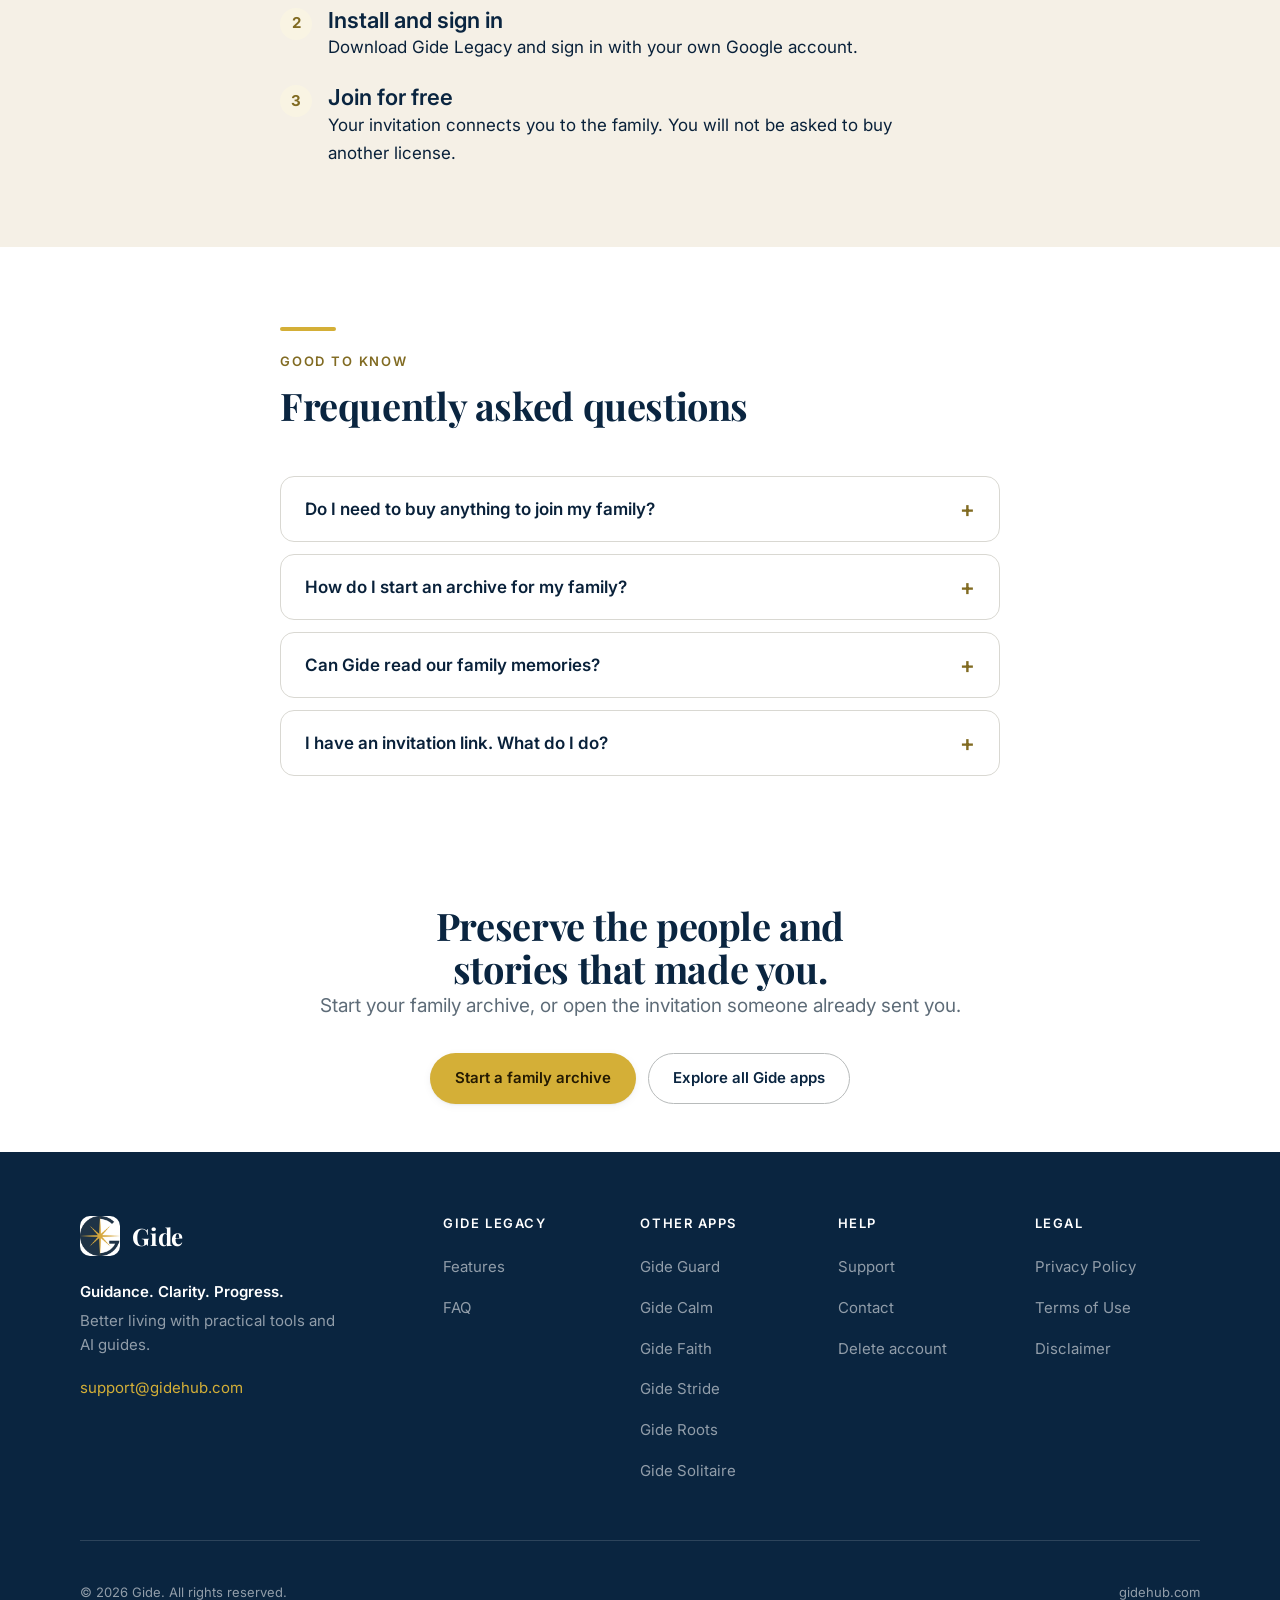
==== commit 71249a69: "Add Gide Solitaire to the Gide apps menu Co-Authored-By: Claude Opus 5.5 <noreply@anthropic.com> Cla" ====
--- a/index.html
+++ b/index.html
@@ -199,6 +199,7 @@
             <li><a href="https://faith.gidehub.com/">Gide Faith</a></li>
             <li><a href="https://stride.gidehub.com/">Gide Stride</a></li>
             <li><a href="https://roots.gidehub.com/">Gide Roots</a></li>
+            <li><a href="https://solitaire.gidehub.com/">Gide Solitaire</a></li>
           </ul>
         </div>
         <div class="footer-col">
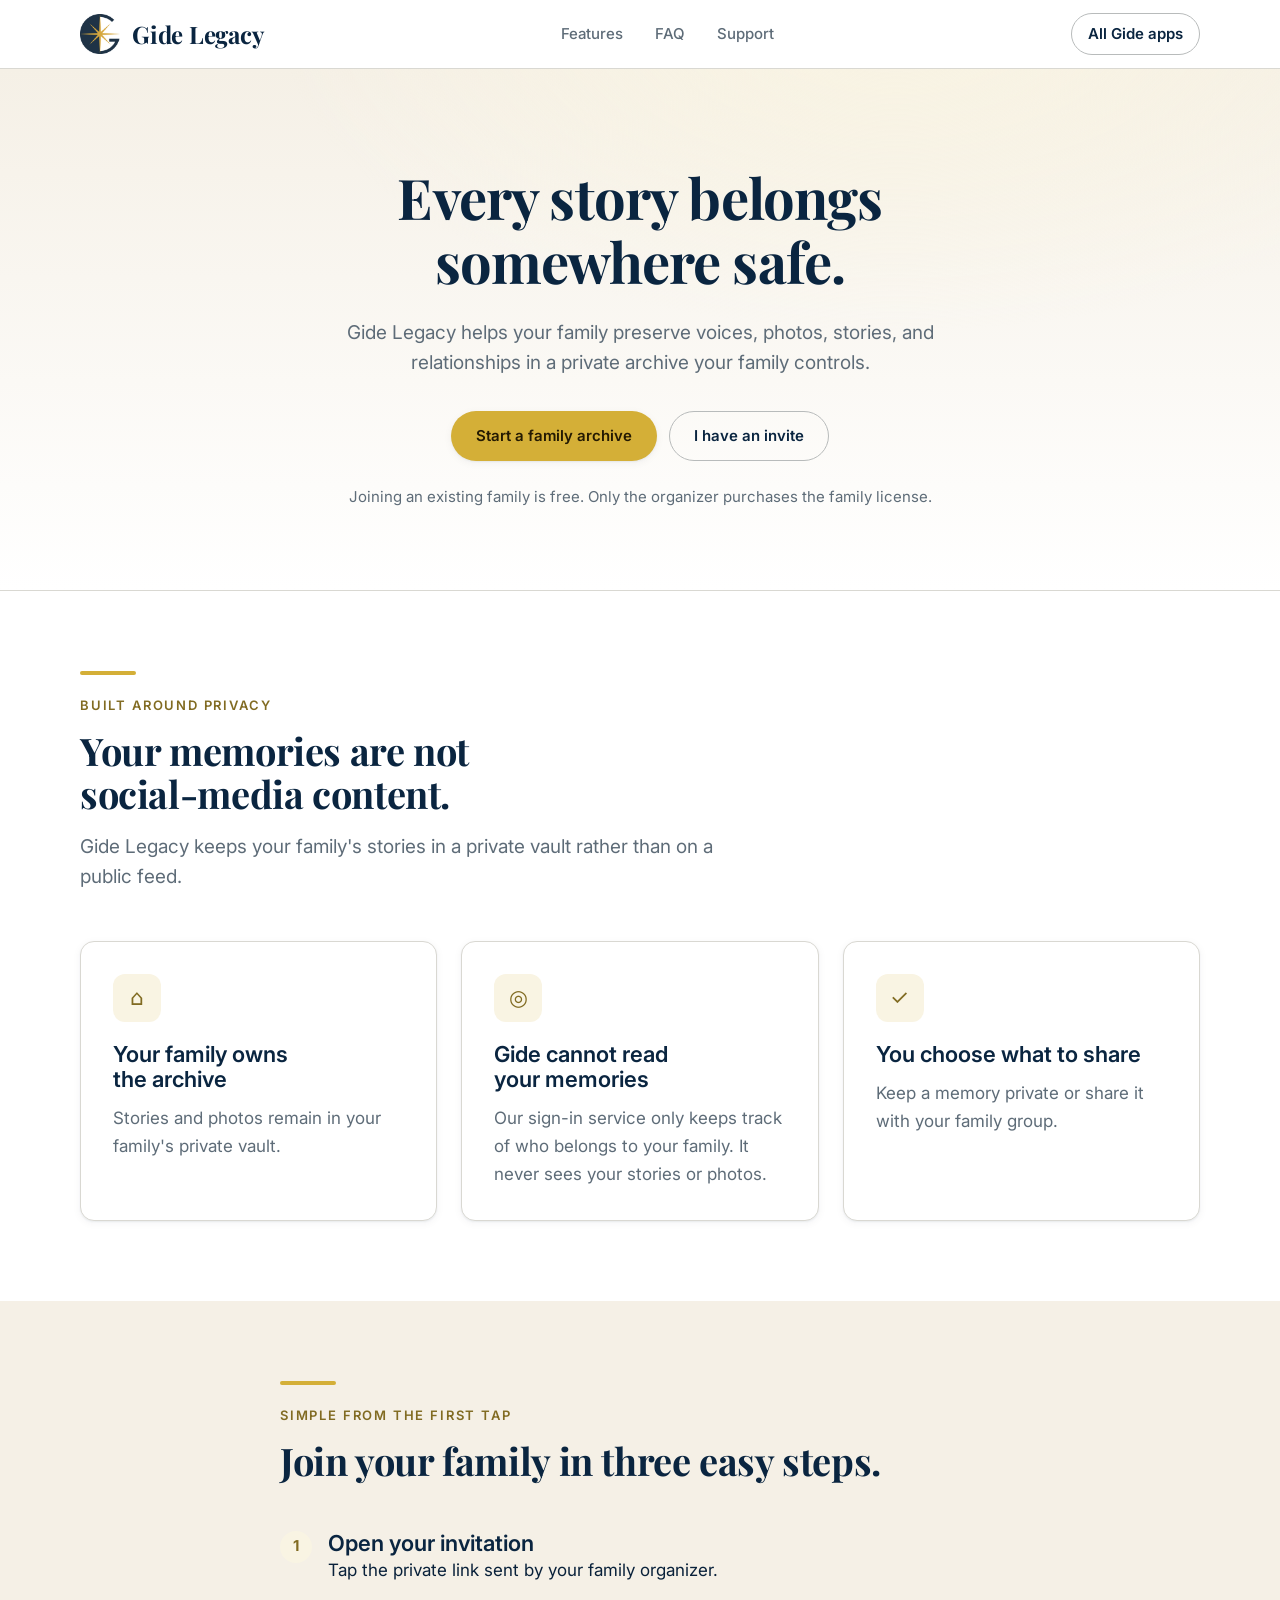
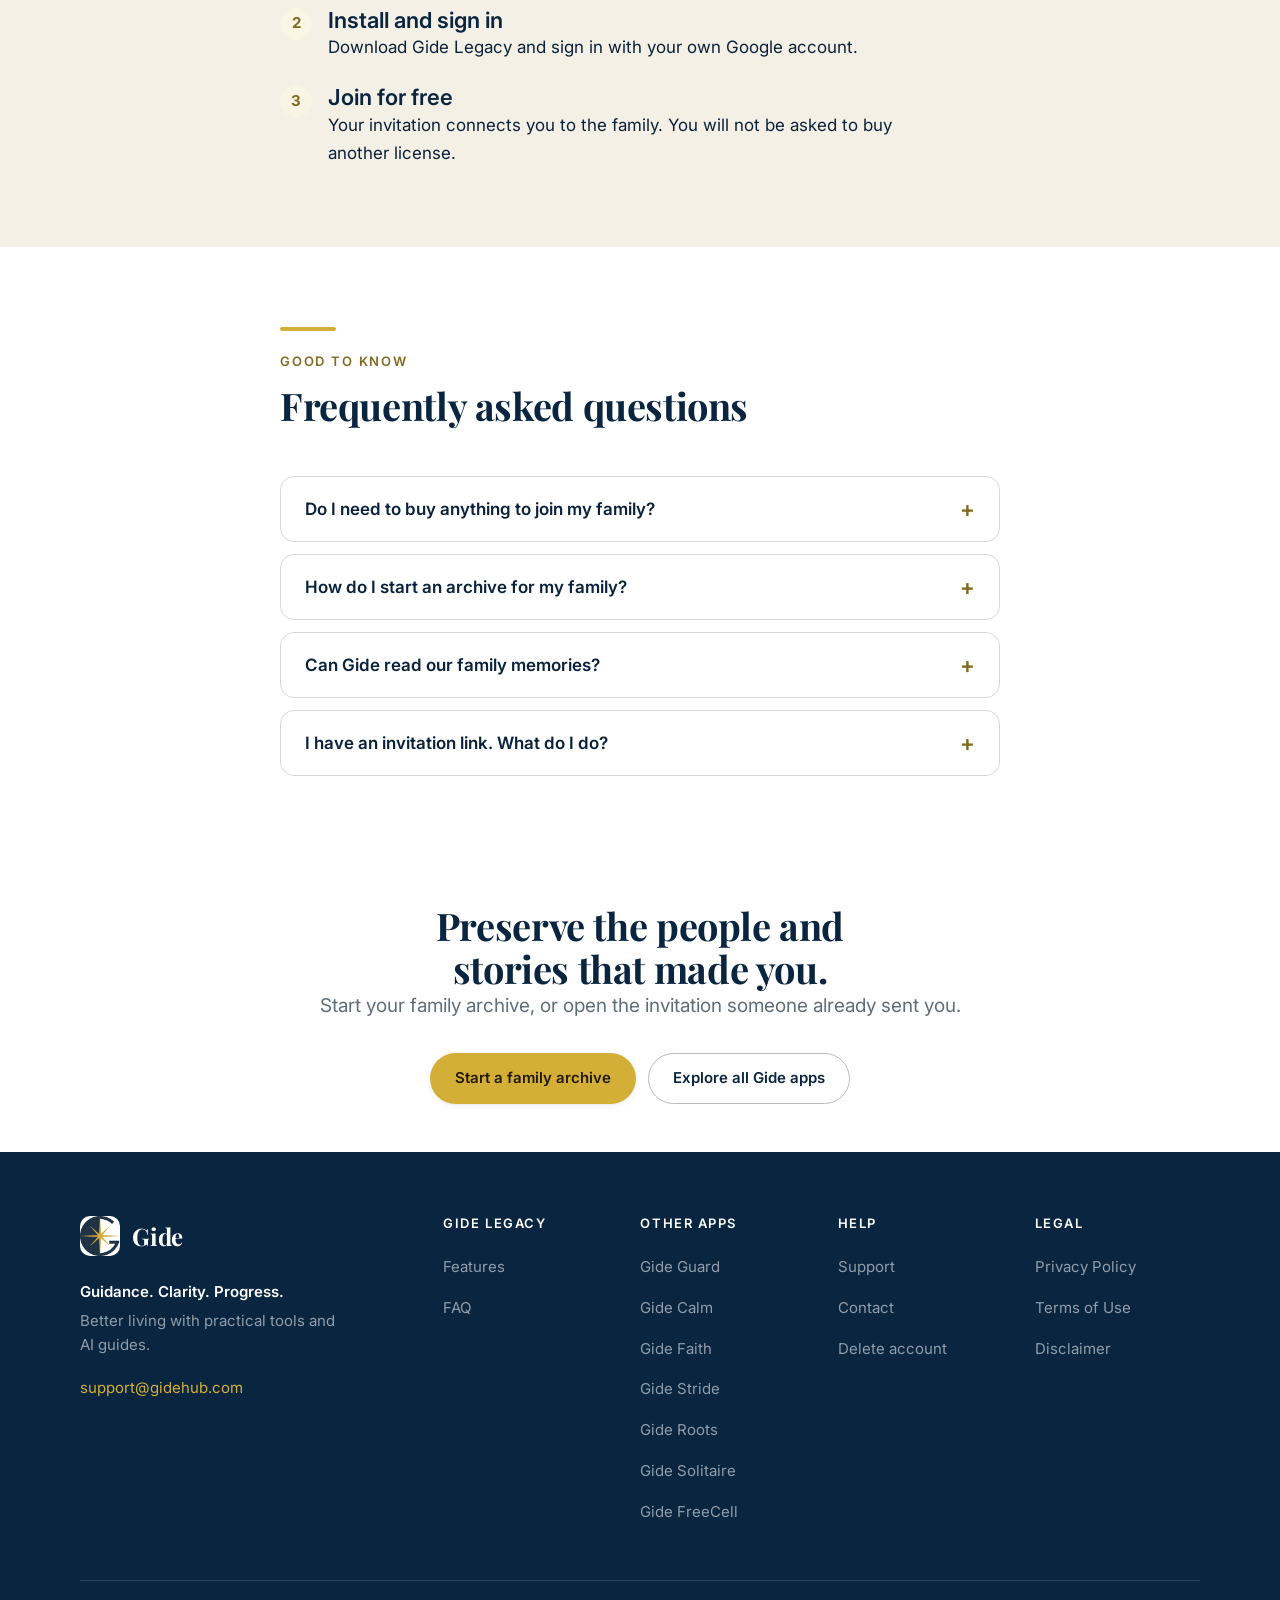
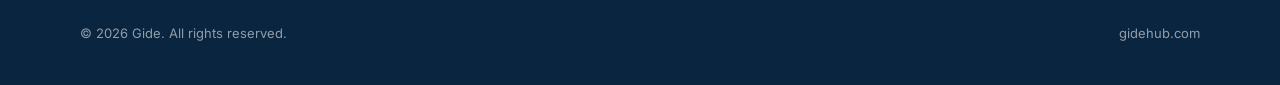
==== commit 91d549c6: "Add Gide FreeCell to the Gide app links Co-Authored-By: Claude Opus 5.5 <noreply@anthropic.com> Clau" ====
--- a/index.html
+++ b/index.html
@@ -200,6 +200,7 @@
             <li><a href="https://stride.gidehub.com/">Gide Stride</a></li>
             <li><a href="https://roots.gidehub.com/">Gide Roots</a></li>
             <li><a href="https://solitaire.gidehub.com/">Gide Solitaire</a></li>
+            <li><a href="https://freecell.gidehub.com/">Gide FreeCell</a></li>
           </ul>
         </div>
         <div class="footer-col">
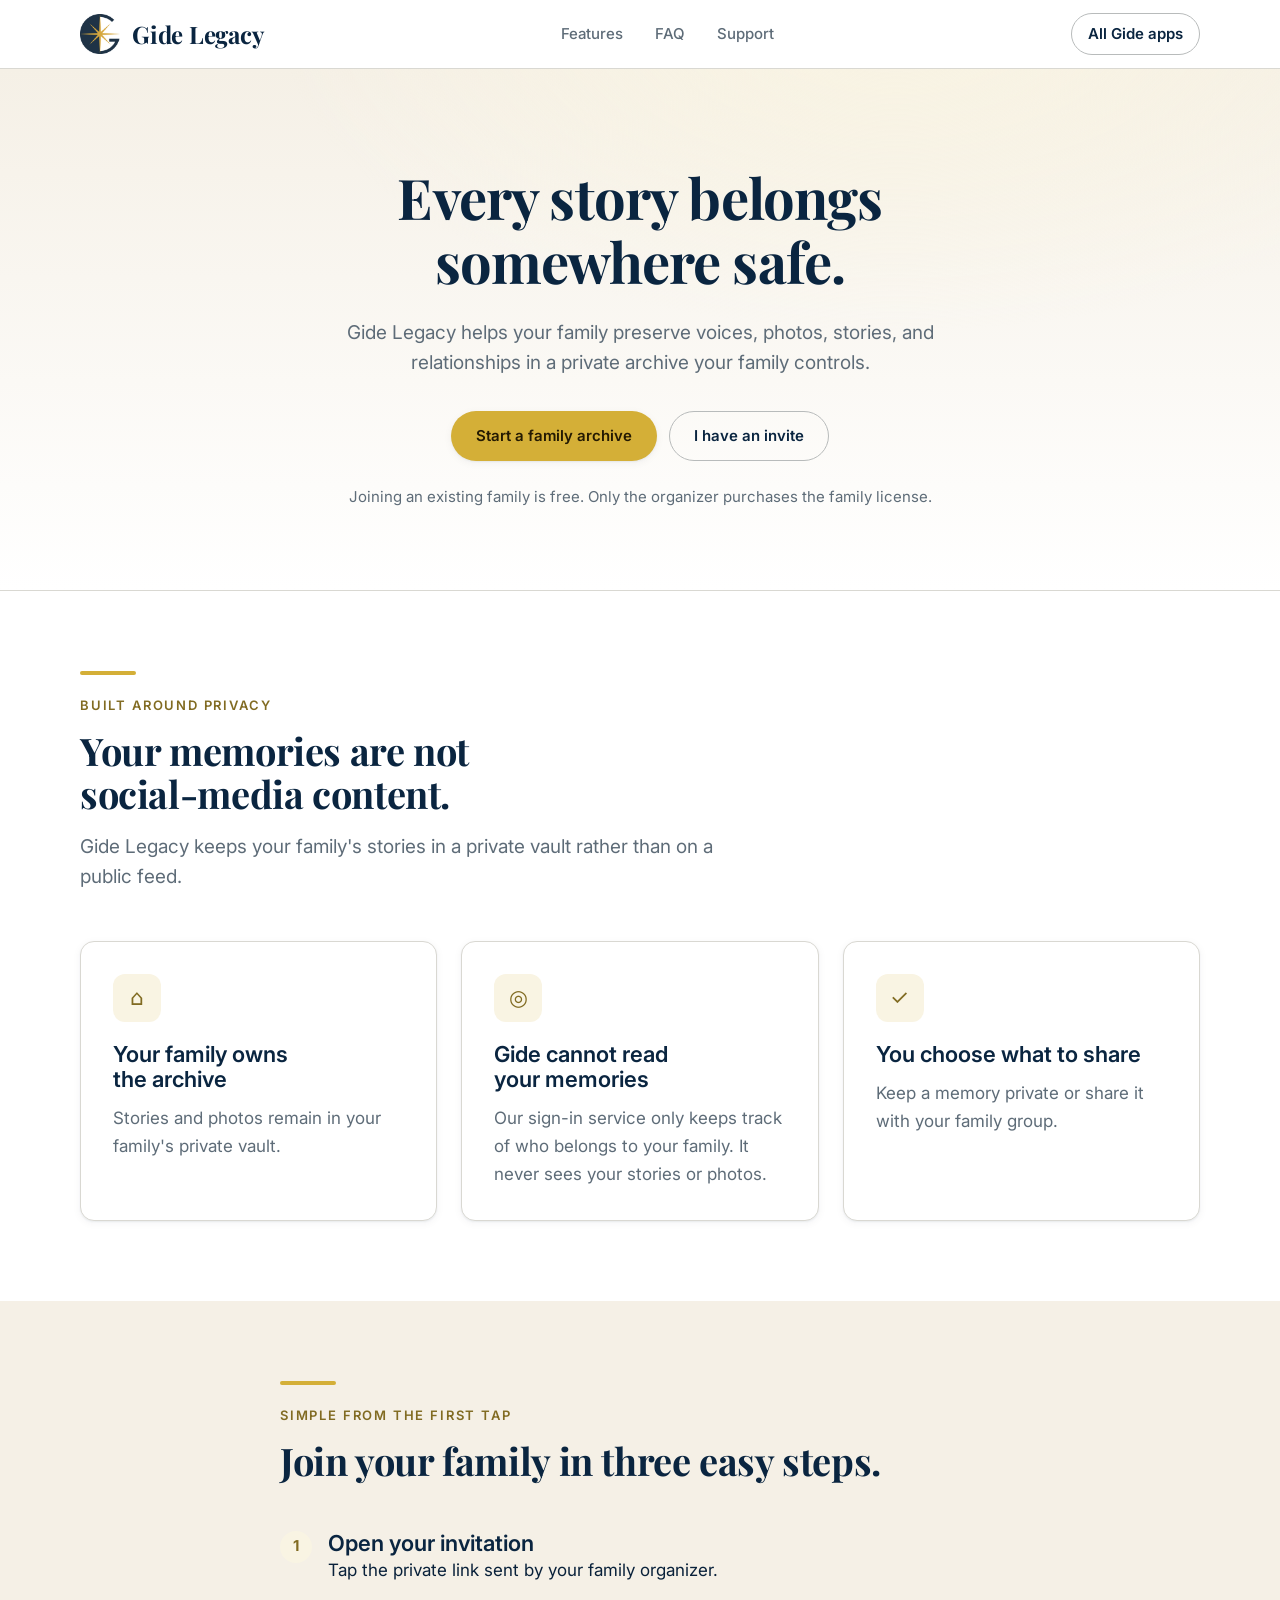
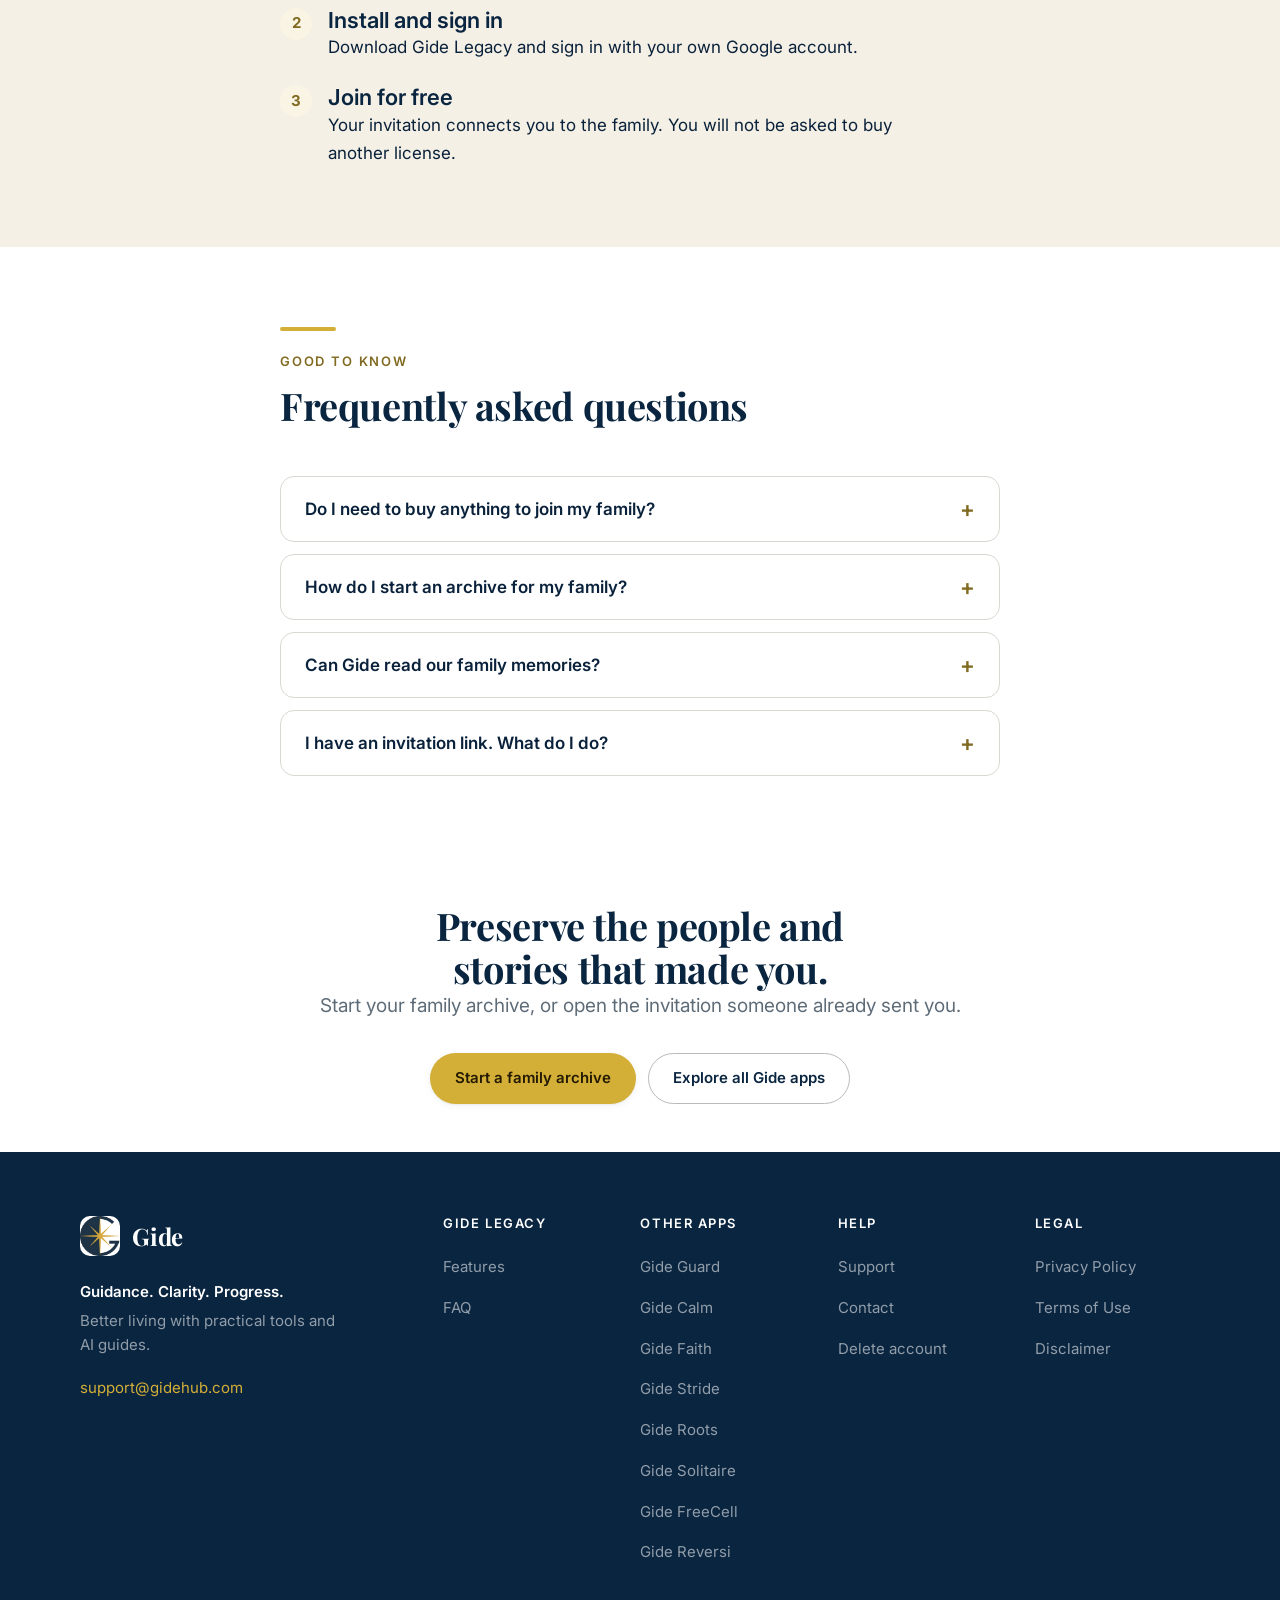
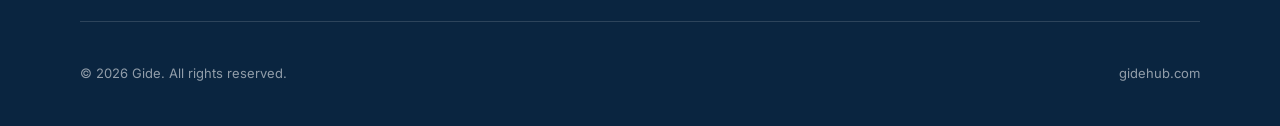
==== commit 3f069a8e: "Add Gide Reversi to the Gide app links Co-Authored-By: Claude Opus 5.5 <noreply@anthropic.com> Claud" ====
--- a/index.html
+++ b/index.html
@@ -201,6 +201,7 @@
             <li><a href="https://roots.gidehub.com/">Gide Roots</a></li>
             <li><a href="https://solitaire.gidehub.com/">Gide Solitaire</a></li>
             <li><a href="https://freecell.gidehub.com/">Gide FreeCell</a></li>
+            <li><a href="https://reversi.gidehub.com/">Gide Reversi</a></li>
           </ul>
         </div>
         <div class="footer-col">
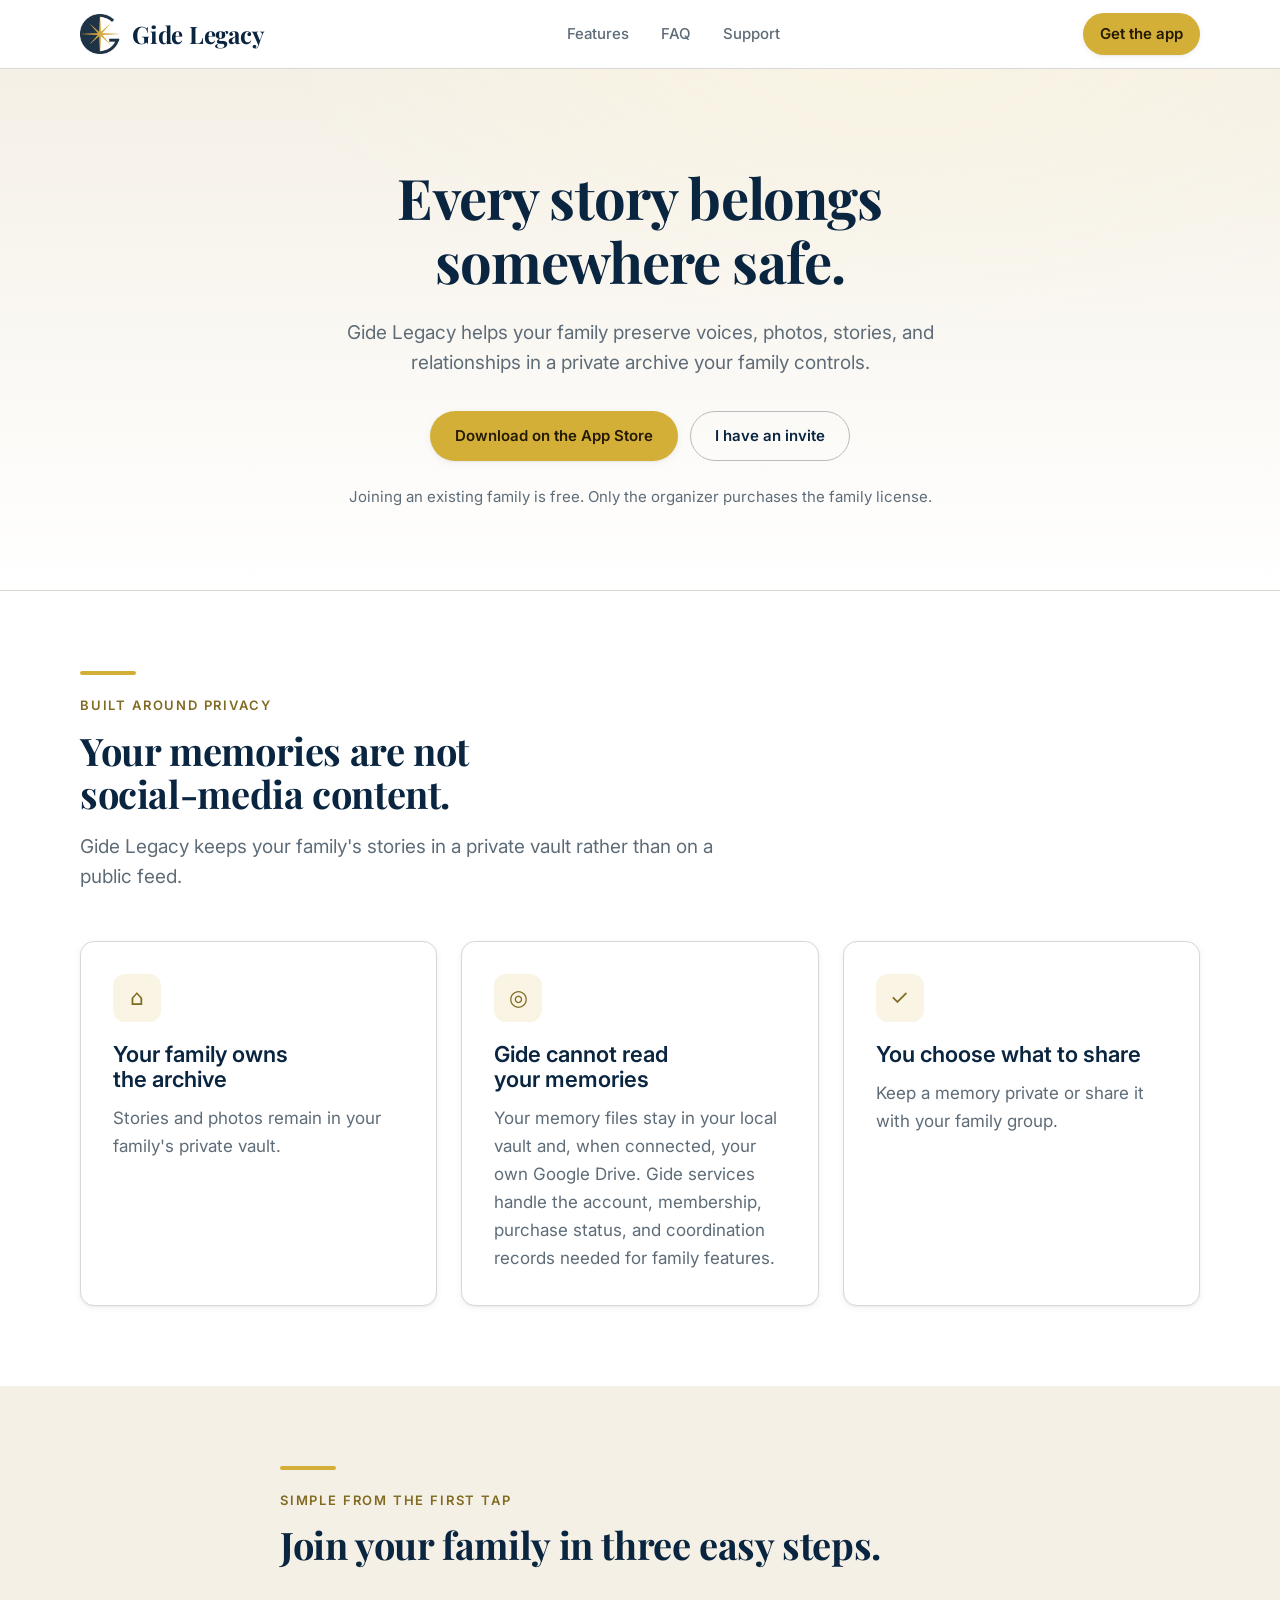
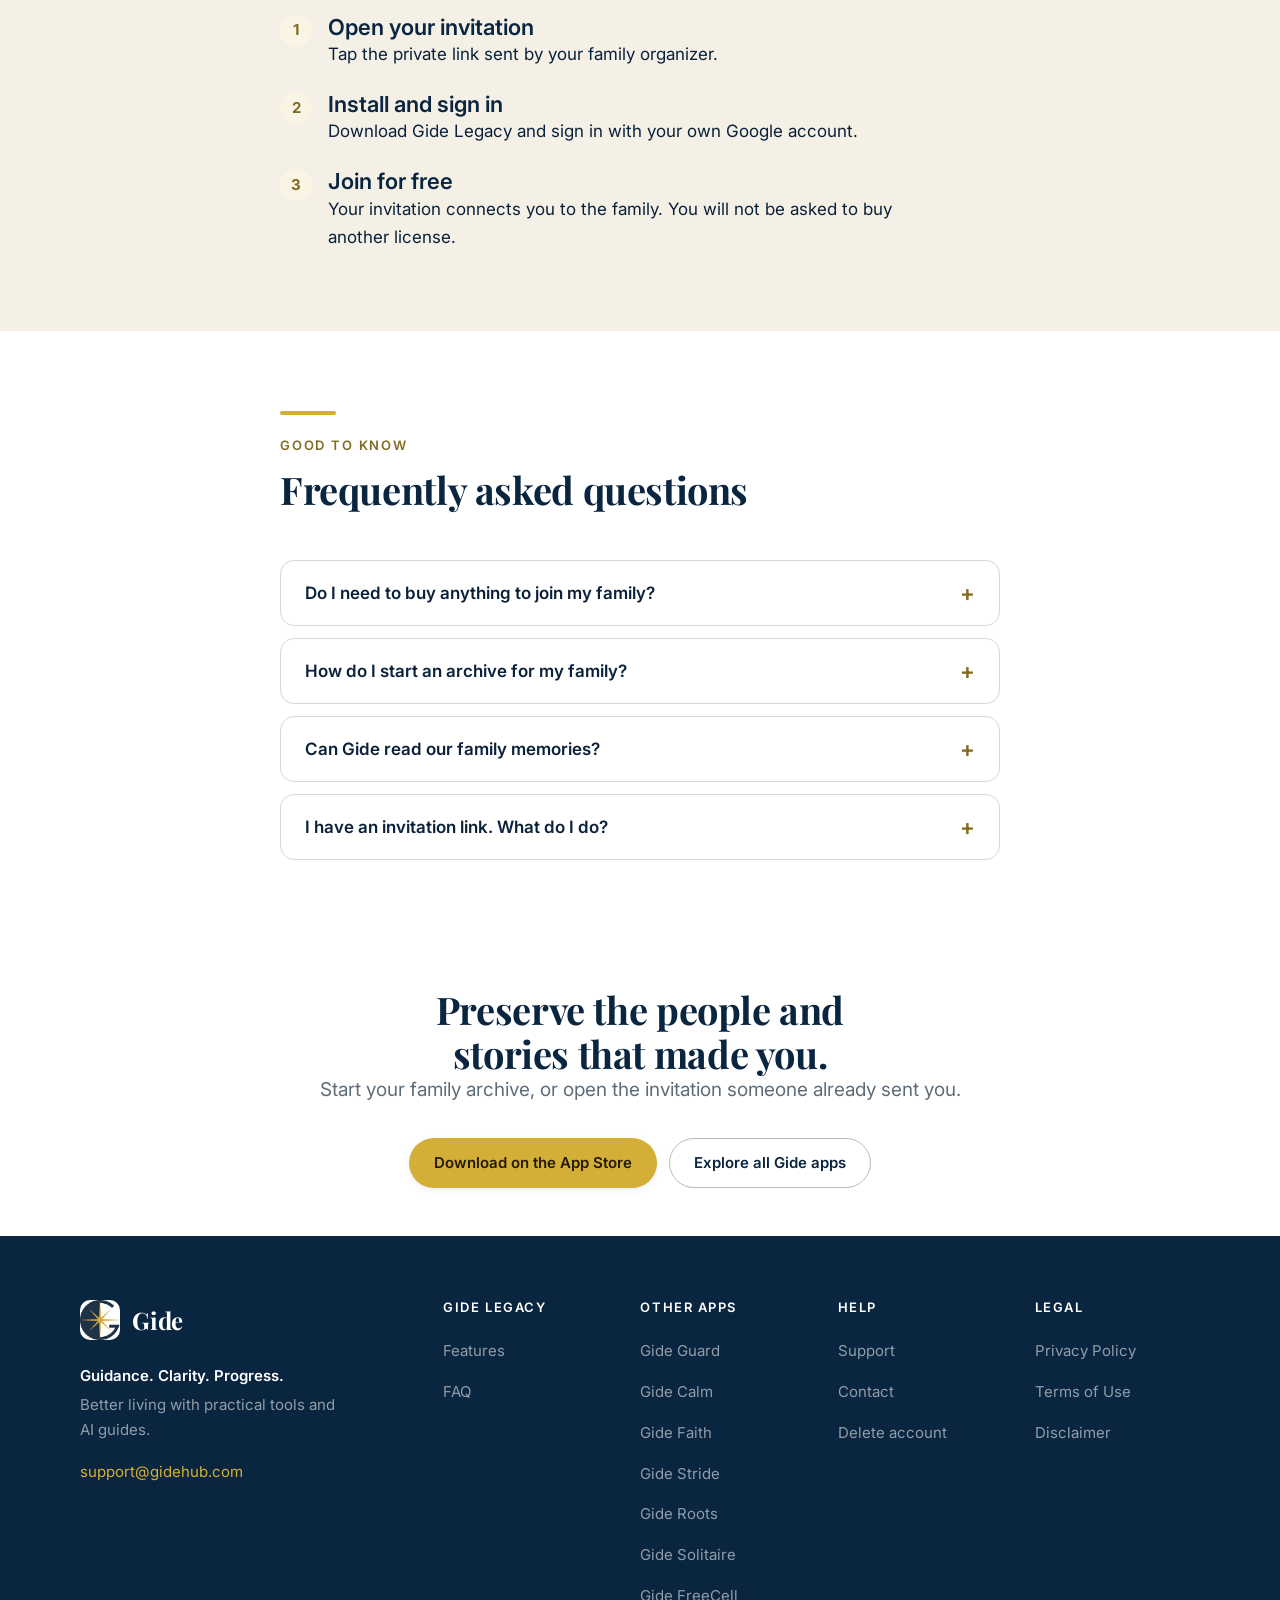
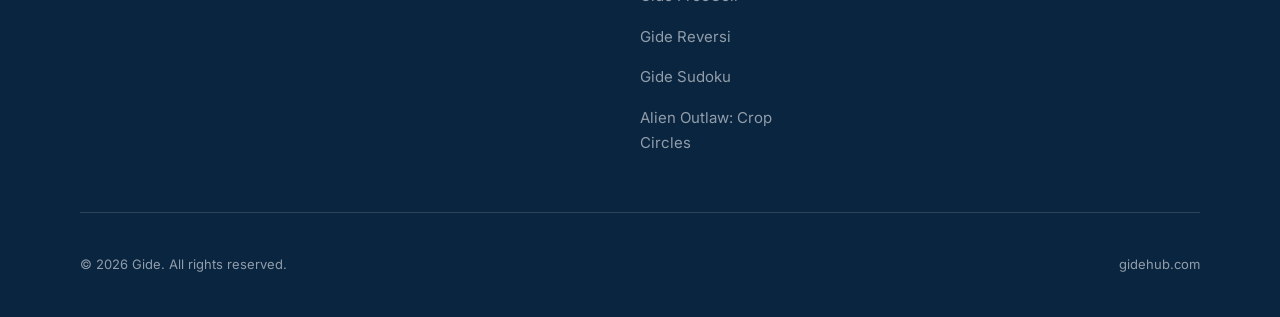
==== commit f23afa91: "Publish missing product pages and refresh portfolio navigation and app details" ====
--- a/index.html
+++ b/index.html
@@ -47,7 +47,7 @@
     </nav>
 
     <div class="header-actions">
-      <a class="btn btn-outline btn-sm nav-cta" href="https://gidehub.com/#apps">All Gide apps</a>
+      <a class="btn btn-accent btn-sm nav-cta" href="https://apps.apple.com/app/id6804335339">Get the app</a>
       <button class="nav-toggle" type="button" aria-expanded="false" aria-controls="mobile-nav" aria-label="Open menu">
         <span class="nav-toggle-bars" aria-hidden="true"><i></i><i></i><i></i></span>
       </button>
@@ -68,7 +68,7 @@
         <li><a href="https://gidehub.com/support.html">Support</a></li>
         <li><a href="https://gidehub.com/privacy.html">Privacy policy</a></li>
       </ul>
-      
+      <a class="btn btn-accent btn-block" href="https://apps.apple.com/app/id6804335339">Get the app</a>
     </nav>
   </div>
 </header>
@@ -80,7 +80,7 @@
       <h1>Every story belongs somewhere safe.</h1>
       <p class="lede">Gide Legacy helps your family preserve voices, photos, stories, and relationships in a private archive your family controls.</p>
       <div class="btn-row">
-        <a class="btn btn-accent" href="mailto:support@gidehub.com?subject=Starting%20a%20Gide%20Legacy%20family%20archive">Start a family archive</a>
+        <a class="btn btn-accent" href="https://apps.apple.com/app/id6804335339">Download on the App Store</a>
         <a class="btn btn-outline" href="/join/">I have an invite</a>
       </div>
       <p class="hero-note">Joining an existing family is free. Only the organizer purchases the family license.</p>
@@ -103,7 +103,7 @@
         <article class="card feature-card">
           <span class="feature-icon" aria-hidden="true">◎</span>
           <h3>Gide cannot read your memories</h3>
-          <p>Our sign-in service only keeps track of who belongs to your family. It never sees your stories or photos.</p>
+          <p>Your memory files stay in your local vault and, when connected, your own Google Drive. Gide services handle the account, membership, purchase status, and coordination records needed for family features.</p>
         </article>
         <article class="card feature-card">
           <span class="feature-icon" aria-hidden="true">✓</span>
@@ -141,11 +141,11 @@
         </details>
         <details>
           <summary>How do I start an archive for my family?</summary>
-          <p>Email support@gidehub.com and we'll help you set up your family archive. Once it's ready, you can invite everyone else for free.</p>
+          <p>Download Gide Legacy from the App Store. You can begin saving memories locally, then follow the family setup in the app when you are ready to share. Joining an existing family is free.</p>
         </details>
         <details>
           <summary>Can Gide read our family memories?</summary>
-          <p>No. Our sign-in service only keeps track of who belongs to your family. It never sees your stories or photos, which stay in your family's private vault.</p>
+          <p>Your stories, photos, and recordings are stored in your local vault and, when connected, your own Google Drive. Gide services handle account, membership, purchase status, and coordination records. See the Privacy Policy for details.</p>
         </details>
         <details>
           <summary>I have an invitation link. What do I do?</summary>
@@ -160,7 +160,7 @@
       <h2>Preserve the people and stories that made you.</h2>
       <p class="lede">Start your family archive, or open the invitation someone already sent you.</p>
       <div class="btn-row">
-        <a class="btn btn-accent" href="mailto:support@gidehub.com?subject=Starting%20a%20Gide%20Legacy%20family%20archive">Start a family archive</a>
+        <a class="btn btn-accent" href="https://apps.apple.com/app/id6804335339">Download on the App Store</a>
         <a class="btn btn-outline" href="https://gidehub.com/#apps">Explore all Gide apps</a>
       </div>
     </div>
@@ -202,6 +202,8 @@
             <li><a href="https://solitaire.gidehub.com/">Gide Solitaire</a></li>
             <li><a href="https://freecell.gidehub.com/">Gide FreeCell</a></li>
             <li><a href="https://reversi.gidehub.com/">Gide Reversi</a></li>
+            <li><a href="https://gidehub.com/games/sudoku/">Gide Sudoku</a></li>
+            <li><a href="https://alienoutlaw.gidehub.com/">Alien Outlaw: Crop Circles</a></li>
           </ul>
         </div>
         <div class="footer-col">
